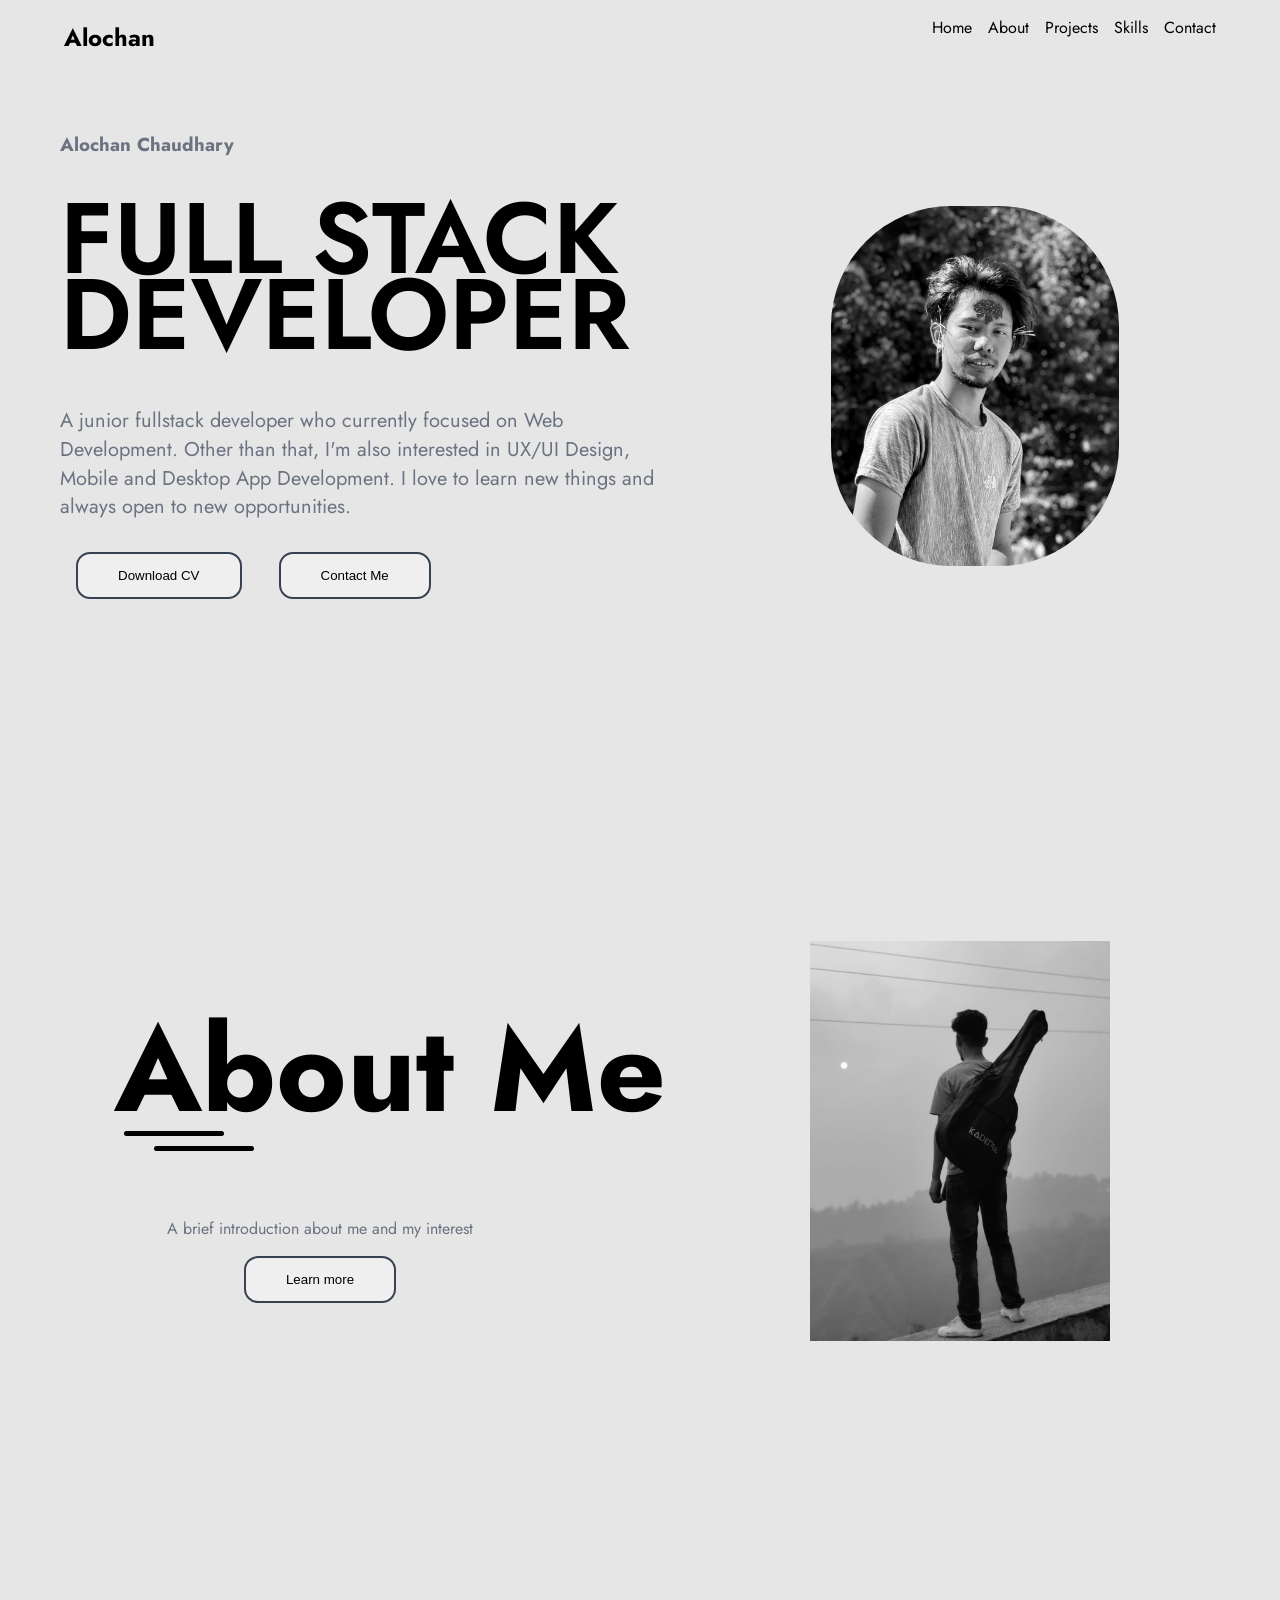
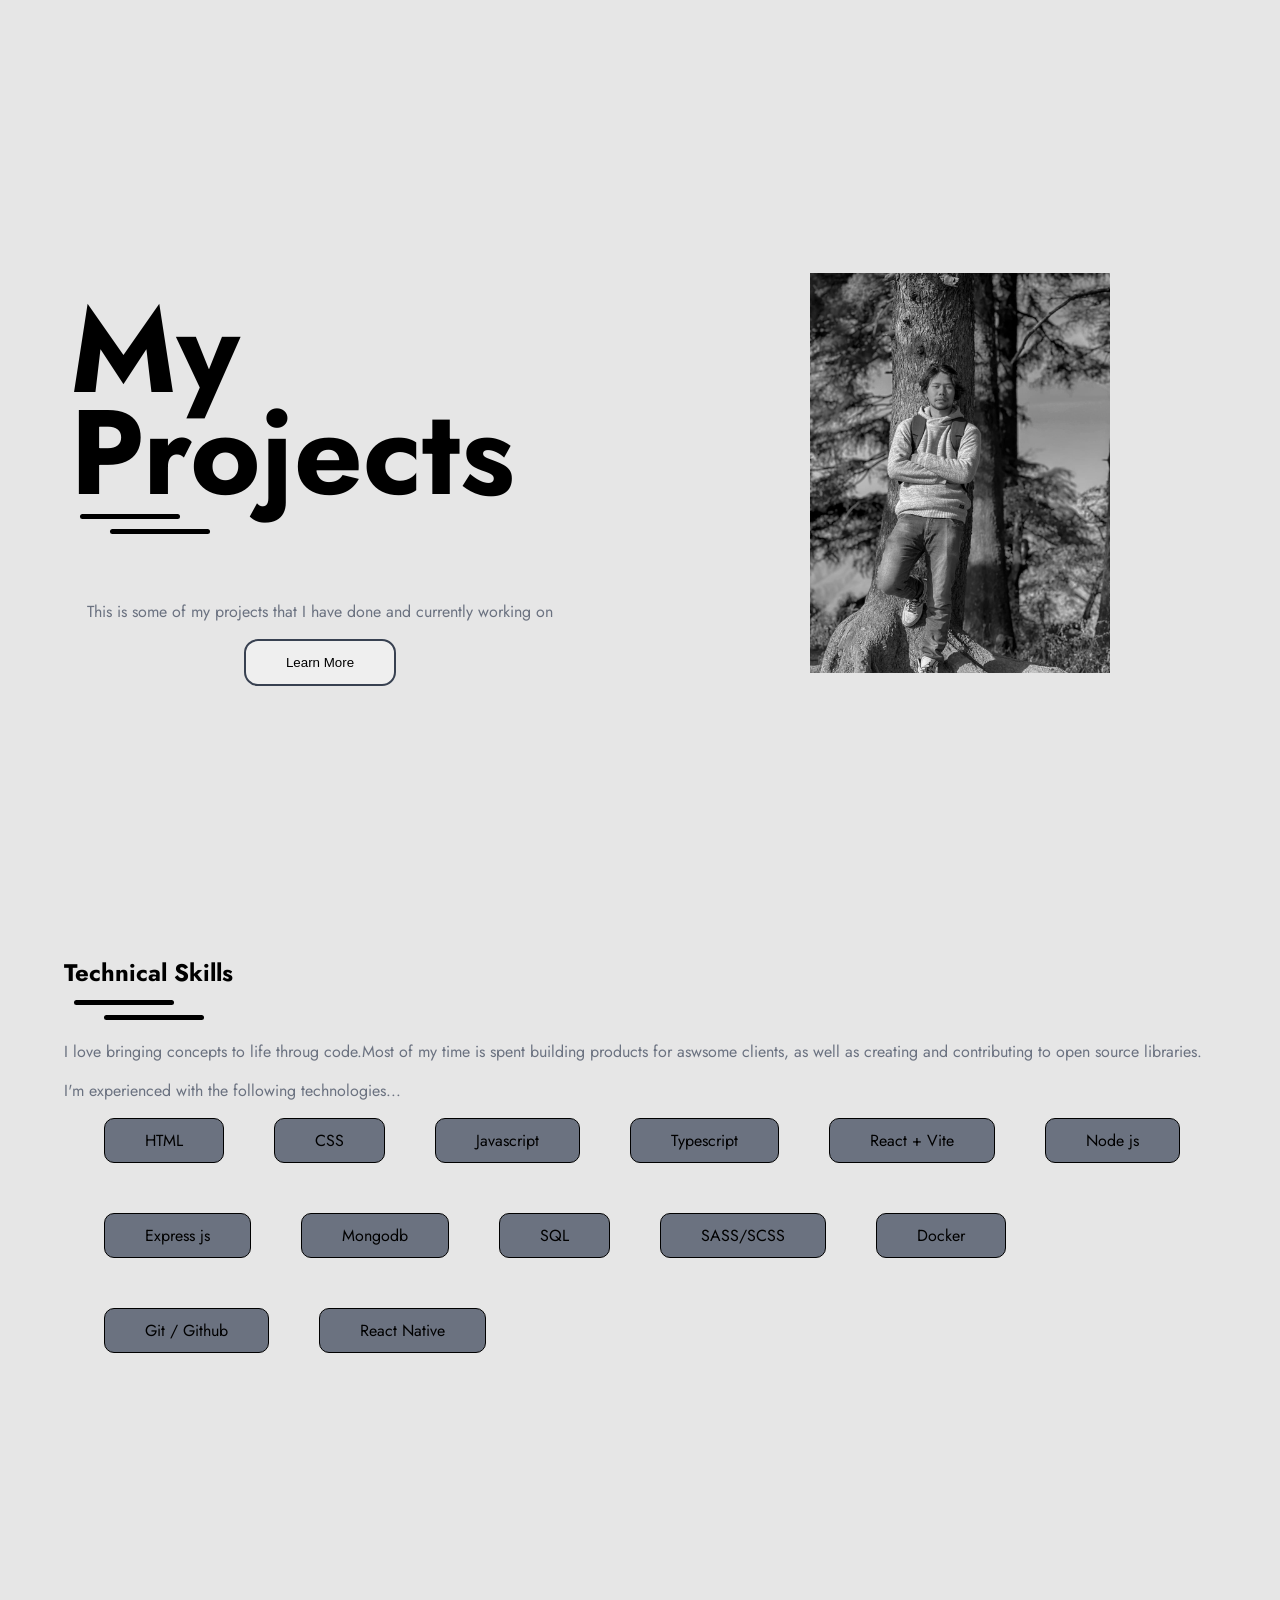
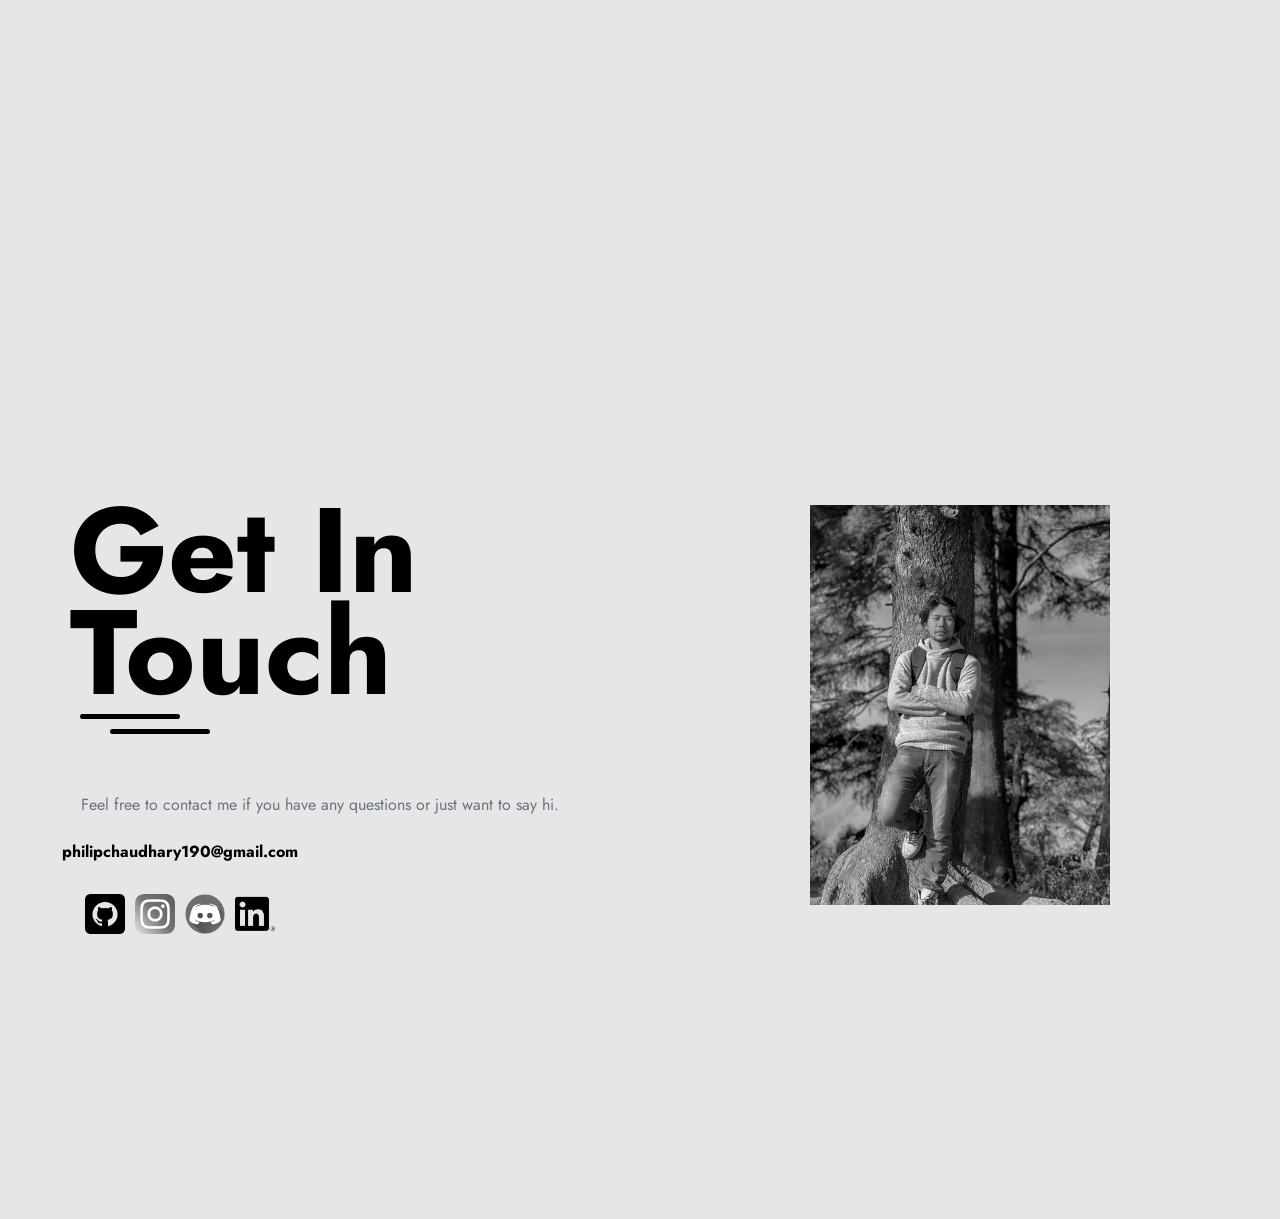
==== index.html @ 62ea7416 "Add robots meta tag for SEO" ====
<!DOCTYPE html>
<html lang="en">
  <head>
    <meta charset="UTF-8" />
    <meta name="viewport" content="width=device-width, initial-scale=1.0" />
    <meta name="google-site-verification" content="IM5jrfCYBzeULNeQ3yUAgTKHtAgQYX0ZD61id_BJx_E" />
    <meta name="description" content="Alochan Chaudhary is a Full Stack Developer from Nepal specializing in JavaScript, React, Node.js, and Flutter. View projects, skills and portfolio.">
    <title>Alochan Chaudhary – Full Stack Developer | Portfolio</title>
    <meta name="robots" content="index, follow">
    <link rel="preconnect" href="https://fonts.googleapis.com" />
    <link rel="preconnect" href="https://fonts.gstatic.com" crossorigin />
    <link
      href="https://fonts.googleapis.com/css2?family=Jost:ital,wght@0,700;1,700&display=swap"
      rel="stylesheet"
    />
    <link
      rel="shortcut icon"
      href="./images//vecteezy_ai-generated-abstract-swirl-alphabet-letter-a-artwork_39660359.png"
      type="image/x-icon"
    />
    <link rel="stylesheet" href="style.css" />
    <script type="application/ld+json">
{
 "@context": "https://schema.org",
 "@type": "Person",
 "name": "Alochan Chaudhary",
 "url": "https://yourdomain.com",
 "jobTitle": "Full Stack Developer",
 "sameAs": [
   "https://github.com/philip0980",
   "https://www.linkedin.com/in/alochan-chaudhary-76483831a/",
   "https://www.instagram.com/alochanchaudhary/"
 ]
}
</script>
  </head>
  <body>
    <div class="container">
      <div class="head">
        <nav id="top-nav">
          <h2><a href="#home">Alochan</a></h2>
          <h2 id="bar">Bar</h2>
          <ul id="list">
            <li class="l"><a href="#home">Home</a></li>
            <li class="l"><a href="#about">About</a></li>
            <li class="l"><a href="#projects">Projects</a></li>
            <li class="l"><a href="#skills">Skills</a></li>
            <li class="l"><a href="#contact">Contact</a></li>
          </ul>
        </nav>
      </div>
      <main>
        <section id="home">
          <div class="overview">
            <h3>Alochan Chaudhary</h3>
            <h1>
              FULL STACK <br />
              DEVELOPER
            </h1>
            <p>
              A junior fullstack developer who currently focused on Web
              Development. Other than that, I'm also interested in UX/UI Design,
              Mobile and Desktop App Development. I love to learn new things and
              always open to new opportunities.
            </p>
            <div class="buttons">
              <button>Download CV</button>
              <a href="#contact"><button>Contact Me</button></a>
            </div>
          </div>
          <div class="image">
            <img
              src="./images/Profilee.jpg"
              alt="Alochan Chaudhary Full Stack Developer"
              height="300px"
              width="240px"
              style="border-radius: 100px; transform: scale(1.2)"
            />
          </div>
        </section>
        <section id="about">
          <div class="left_section">
            <h2>
              About Me <br />
              <span class="underline">
                <div class="underline1"></div>
                <div class="underline2"></div>
              </span>
            </h2>
            <p>A brief introduction about me and my interest</p>
            <button>Learn more</button>
          </div>
          <div class="image_section">
            <img
              src="./images//About.jpg"
              alt="Alochan Chaudhary Full Stack Developer"
              height="400px"
              width="300px"
            />
          </div>
        </section>
        <section id="projects">
          <div class="left_section">
            <h2>
              My Projects <br />
              <span class="underline">
                <div class="underline1"></div>
                <div class="underline2"></div>
              </span>
            </h2>
            <p>
              This is some of my projects that I have done and currently working
              on
            </p>
            <button>Learn More</button>
          </div>
          <div class="image_section">
            <img
              src="./images//Contact.jpg"
              alt="Alochan Chaudhary Full Stack Developer"
              height="400px"
              width="300px"
            />
          </div>
        </section>
        <section id="skills">
          <h2>
            Technical Skills <br />
            <span class="underline">
              <div class="underline1"></div>
              <div class="underline2"></div>
            </span>
          </h2>
          <p>
            I love bringing concepts to life throug code.Most of my time is
            spent building products for aswsome clients, as well as creating and
            contributing to open source libraries.
          </p>
          <p>I'm experienced with the following technologies...</p>
          <ul>
            <li>HTML</li>
            <li>CSS</li>
            <li>Javascript</li>
            <li>Typescript</li>
            <li>React + Vite</li>
            <li>Node js</li>
            <li>Express js</li>
            <li>Mongodb</li>
            <li>SQL</li>
            <li>SASS/SCSS</li>
            <li>Docker</li>
            <li>Git / Github</li>
            <li>React Native</li>
          </ul>
        </section>

        <section id="contact">
          <div class="left_section">
            <h2>
              Get In Touch <br />
              <span class="underline">
                <div class="underline1"></div>
                <div class="underline2"></div>
              </span>
            </h2>
            <p>
              Feel free to contact me if you have any questions or just want to
              say hi.
            </p>
            <h4>philipchaudhary190@gmail.com</h4>
            <div class="sm-links">
              <ul>
                <li>
                  <a href="https://github.com/philip0980"
                    ><img src="./images//github_3291695.png" alt="github"
                  /></a>
                </li>
                <li>
                  <a href="https://www.instagram.com/alochanchaudhary/"
                    ><img src="./images//instagram_2111463.png" alt="instagram"
                  /></a>
                </li>
                <li>
                  <a href="https://discord.com/channels/@me"
                    ><img src="./images//discord_3670157.png" alt="discord"
                  /></a>
                </li>
                <li>
                  <a
                    href="https://www.linkedin.com/in/alochan-chaudhary-76483831a/?trk=opento_sprofile_details"
                    ><img src="./images//linkedin_6422202.png" alt="linkedin"
                  /></a>
                </li>
              </ul>
            </div>
          </div>
          <div class="image_section">
            <img
              src="./images//Contact.jpg"
              alt="Alochan Chaudhary Full Stack Developer"
              height="400px"
              width="300px"
            />
          </div>
        </section>
      </main>
    </div>
    <script src="script.js"></script>
  </body>
</html>
---- style.css ----
:root {
  --grey: rgb(107, 114, 128);
}

html {
  scroll-behavior: smooth;
  padding: 0;
  margin: 0;
  width: 100vw;
}

#bar {
  display: none;
}

body {
  width: 100vw;
  font-family: Arial, sans-serif;
  margin: auto;
  padding: 0;
  background-color: #e6e6e6;
  font-family: "Jost", sans-serif;
}

.left_section h2 {
  position: relative;
  left: 70px;
}

main {
  margin-top: 5rem;
  width: 100vw;
}

.head {
  position: fixed;
  top: 0;
  left: 0;
  width: 100%;
  background-color: transparent;
  z-index: 6;
}

nav {
  z-index: 5;
  background-color: rgb(230, 230, 230, 0.66);
  -webkit-backdrop-filter: blur(5px);
  backdrop-filter: blur(5px);
  width: 90vw;
  margin: auto;
}

#top-nav {
  display: flex;
  justify-content: space-between;
  padding: 0 30px;
}

.head nav ul {
  list-style: none;
  display: flex;
  justify-content: center;
  gap: 1rem;
}

.head nav ul li a {
  color: black;
  text-decoration: none;
}

main {
  padding: 2rem 0;
}

section {
  margin-bottom: 2rem;
}

#home {
  display: flex;
  justify-content: center;
  align-items: center;
  scroll-margin: 600px;
}

.overview h1 {
  font-family: "Jost", sans-serif;
  font-size: 76.5px;
  font-weight: 600;
  line-height: 76.5px;
  position: relative;
  bottom: 40px;
}

.overview,
.image {
  width: 50vw;
}

.overview {
  padding-left: 60px;
}

.overview p {
  font-size: 17px;
  font-weight: 400;
  line-height: 28.9px;
  position: relative;
  bottom: 70px;
}

.image {
  display: flex;
  align-items: center;
  justify-content: center;
}

main section h3 {
  color: var(--grey);
}

p {
  color: var(--grey);
}

button {
  padding: 14px 40px;
  border-radius: 14px;
  margin: 0 16px;
  border: 2px solid rgb(56, 65, 81);
}

button:hover {
  background-color: rgb(56, 65, 81);
}

.buttons {
  position: relative;
  bottom: 60px;
}

#about,
#projects,
#contact {
  height: 100vh;
  width: 100vw;
  display: flex;
  justify-content: center;
  align-items: center;
}

.left_section,
.image_section {
  width: 50vw;
  display: flex;
  flex-direction: column;
  align-items: center;
  justify-content: center;
}

.left_section h1,
.left_section h2 {
  font-size: 102px;
  font-weight: 700;
  line-height: 102px;
}

.underline1,
.underline2 {
  height: 5px;
  width: 100px;
  border-radius: 10px;
  background-color: black;
  margin: 10px;
}

.underline2 {
  position: relative;
  left: 30px;
}

.left_section p,
.left_section button,
.left_section h4,
.sm-links {
  position: relative;
  bottom: 60px;
}

.sm-links ul {
  display: flex;
  gap: 10px;
  list-style-type: none;
}

.left_section h4 {
  position: relative;
  right: 140px;
}

.sm-links {
  position: relative;
  right: 160px;
}

#contact .left_section {
  line-height: 10px;
}

img {
  -webkit-filter: grayscale(100%);
  filter: grayscale(100%);
  transition: ease-in-out 0.2s;
}
img:hover {
  -webkit-filter: grayscale(0%);
  filter: grayscale(0%);
  transition: ease-in-out 0.2s;
}

#skills {
  width: 90vw;
  margin: auto;
  height: 100vh;
  scroll-margin: 100px;
}
#skills h1 {
  font-size: 102px;
  font-weight: 700;
  line-height: 102px;
}

#skills ul {
  display: flex;
  flex-wrap: wrap;
  gap: 50px;
  list-style-type: none;
}

#skills ul li {
  border: 1px solid black;
  padding: 10px 40px;
  border-radius: 10px;
  background-color: var(--grey);
}

header ul {
  display: flex;
  align-items: center;
  justify-content: center;
  cursor: pointer;
}

nav h2 a,
.buttons button a {
  text-decoration: none;
  color: black;
}

.sm-links ul li a img {
  height: 40px;
  width: 40px;
}

/* For large screens */
@media (min-width: 1200px) {
  .overview h1 {
    font-size: 100px;
  }
  .overview p {
    font-size: 20px;
  }
  .left_section h1,
  .left_section h2 {
    font-size: 120px;
  }
  #skills h1 {
    font-size: 120px;
  }
}

/* For tablets */
@media (max-width: 1024px) {
  nav {
    width: 100vw;
    display: flex;
    flex-direction: row;
    justify-content: space-between;
  }
  .overview,
  .image {
    width: 100vw;
    padding-left: 0;
    text-align: center;
  }
  .overview h1 {
    font-size: 50px;
  }
  .overview p {
    font-size: 15px;
  }
  .left_section,
  .image_section {
    width: 100vw;
  }
  .left_section h1,
  .left_section h2 {
    font-size: 80px;
  }
  #skills h1 {
    font-size: 80px;
  }

  p {
    position: relative;
    left: 20px;
  }

  #contact {
    margin-top: 180px;
  }

  .buttons {
    display: flex;
  }

  nav h2 {
    padding-left: 30px;
  }

  /* nav ul {
    display: flex;
    align-items: center;
    justify-content: center;
    flex-direction: column;
  } */

  /* nav ul li a {
    font-size: 26px;
    margin: 10px 0;
  }
  nav ul li {
    display: none;
    margin: 10px 0;
  } */

  /* 
  #bar {
    display: none;
  } */
}

/* For mobile devices */
@media (max-width: 768px) {
  nav {
    width: 100vw;
    display: flex;
    flex-direction: row;
  }
  #top-nav {
    padding: 0;
  }
  #bar {
    padding-right: 40px;
    display: block;
  }
  nav ul {
    height: 100vh;
    width: 100vw;
    display: flex;
    flex-direction: column;
    align-content: center;
  }

  nav ul li a {
    font-size: 26px;
    margin: 10px 0;
  }

  .head nav ul {
    flex-direction: column;
    gap: 0.5rem;
    margin: 10px 0;
    display: none;
  }
  .overview,
  .image {
    width: 100vw;
    padding-left: 0;
    text-align: center;
  }
  .overview h1 {
    font-size: 40px;
  }
  .overview p {
    font-size: 14px;
  }
  .left_section,
  .image_section {
    width: 100vw;
  }
  .left_section h1,
  .left_section h2 {
    font-size: 60px;
  }
  #skills h1 {
    font-size: 60px;
  }
  .left_section h4,
  .sm-links {
    position: static;
    right: 0;
    bottom: 0;
  }
}

/* For mobile devices with 320px width */
@media (max-width: 320px) {
  body {
    font-size: 12px;
  }

  nav {
    width: 100vw;
    flex-direction: row;
  }

  #bar {
    padding-right: 20px;
    font-size: 14px;
  }

  nav ul {
    height: 100vh;
    width: 100vw;
    flex-direction: column;
    align-content: center;
    padding: 0;
  }

  nav ul li a {
    font-size: 20px;
    margin: 5px 0;
  }

  .head nav ul {
    flex-direction: column;
    gap: 0.25rem;
    margin: 5px 0;
    display: none;
  }

  .container {
    width: 90vw;
    margin: auto;
  }

  #home {
    flex-direction: column;
  }
  #contact,
  #about,
  #projects,
  #contact {
    flex-direction: column;
    margin-top: 200px;
  }

  .overview p {
    margin-right: 20px;
  }

  #skills,
  #contact {
    margin-top: 10rem;
  }

  #skills ul {
    padding: 0;
    margin: 20px 0;
    gap: 3px;
  }

  #contact {
    margin-top: 100rem;
  }

  .overview,
  .image {
    width: 100vw;
    padding-left: 0;
    text-align: center;
  }

  .overview h1 {
    font-size: 30px;
  }

  .overview p {
    font-size: 12px;
  }

  .left_section,
  .image_section {
    width: 100vw;
  }

  .left_section h1,
  .left_section h2 {
    font-size: 40px;
  }

  .left_section p,
  .left_section button,
  .left_section h4,
  .sm-links {
    bottom: 30px;
  }

  #skills h1 {
    font-size: 40px;
  }

  .left_section h4,
  .sm-links {
    position: static;
    right: 0;
    bottom: 0;
  }

  p {
    position: relative;
    left: 10px;
    font-size: 10px;
  }

  #contact {
    margin-top: 90px;
  }

  .buttons {
    display: flex;
    justify-content: center;
    margin: 10px 0;
  }

  nav h2 {
    padding-left: 10px;
    font-size: 18px;
  }
}
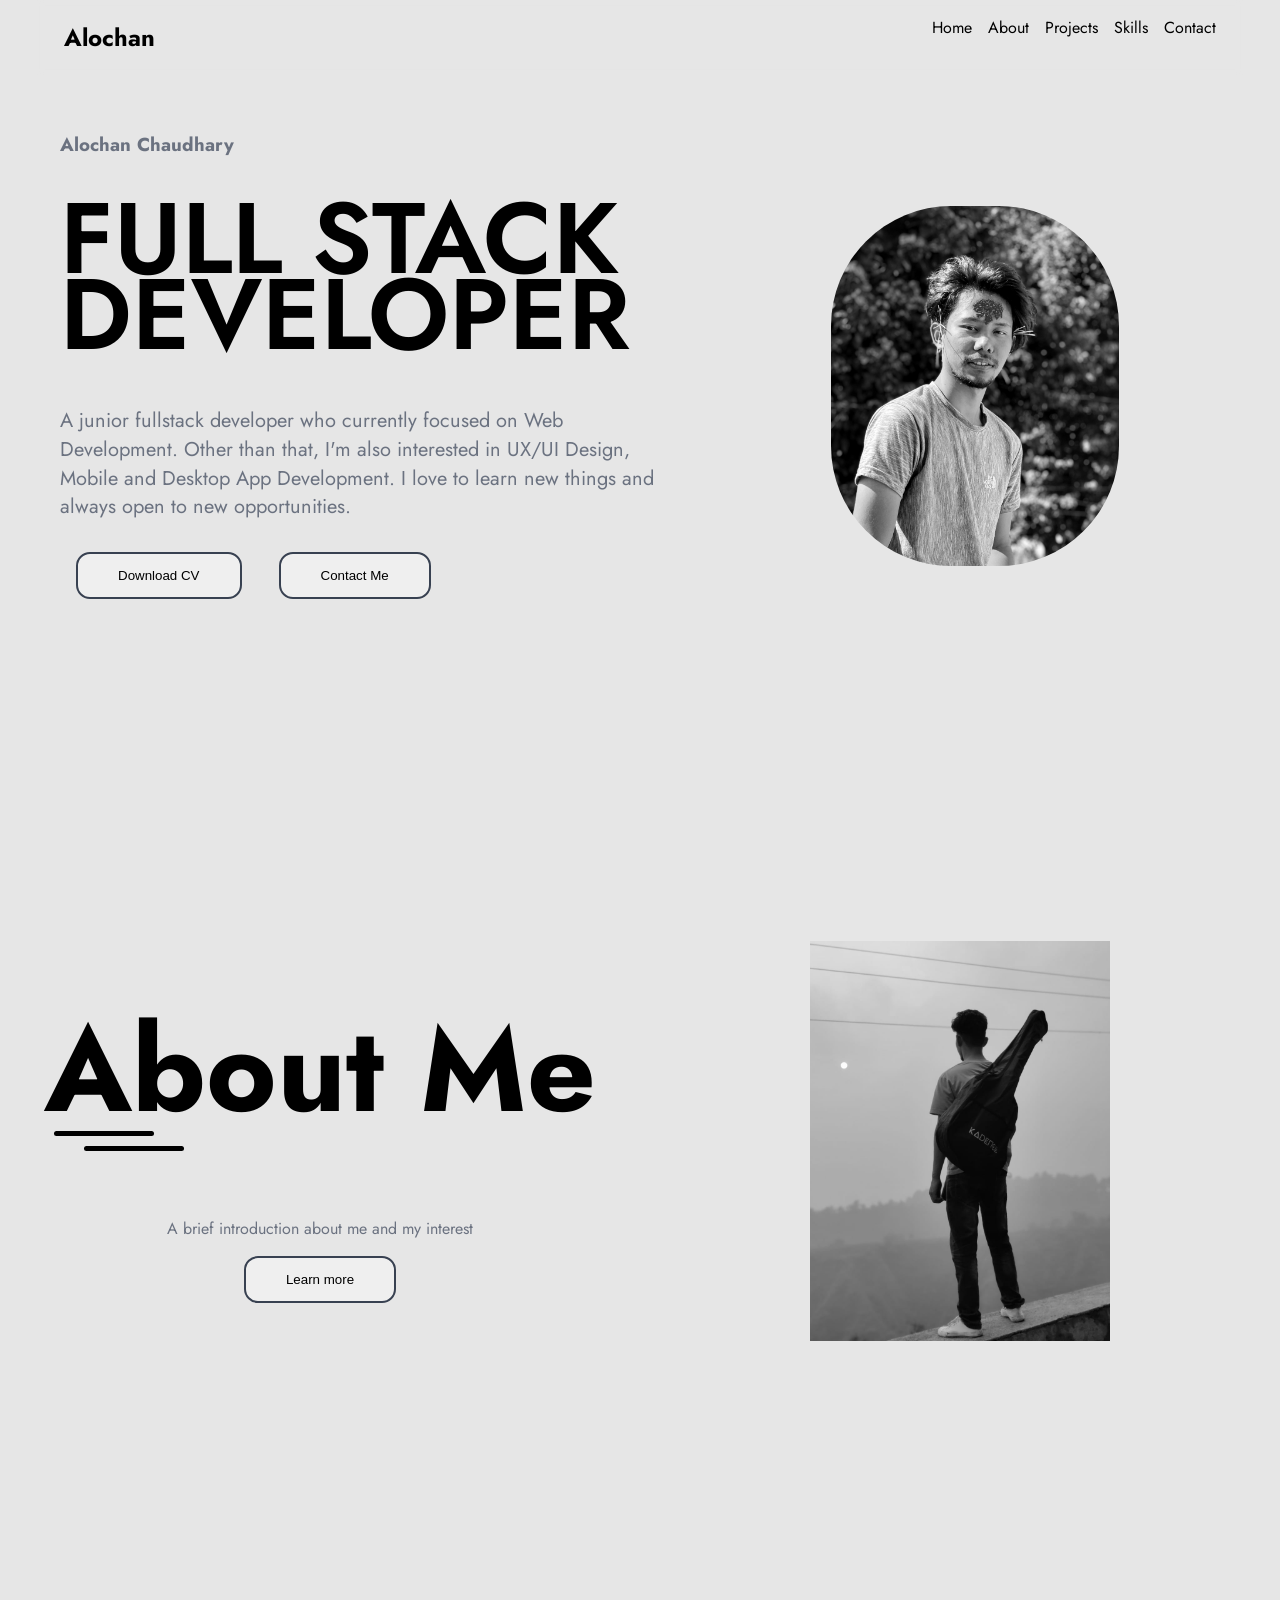
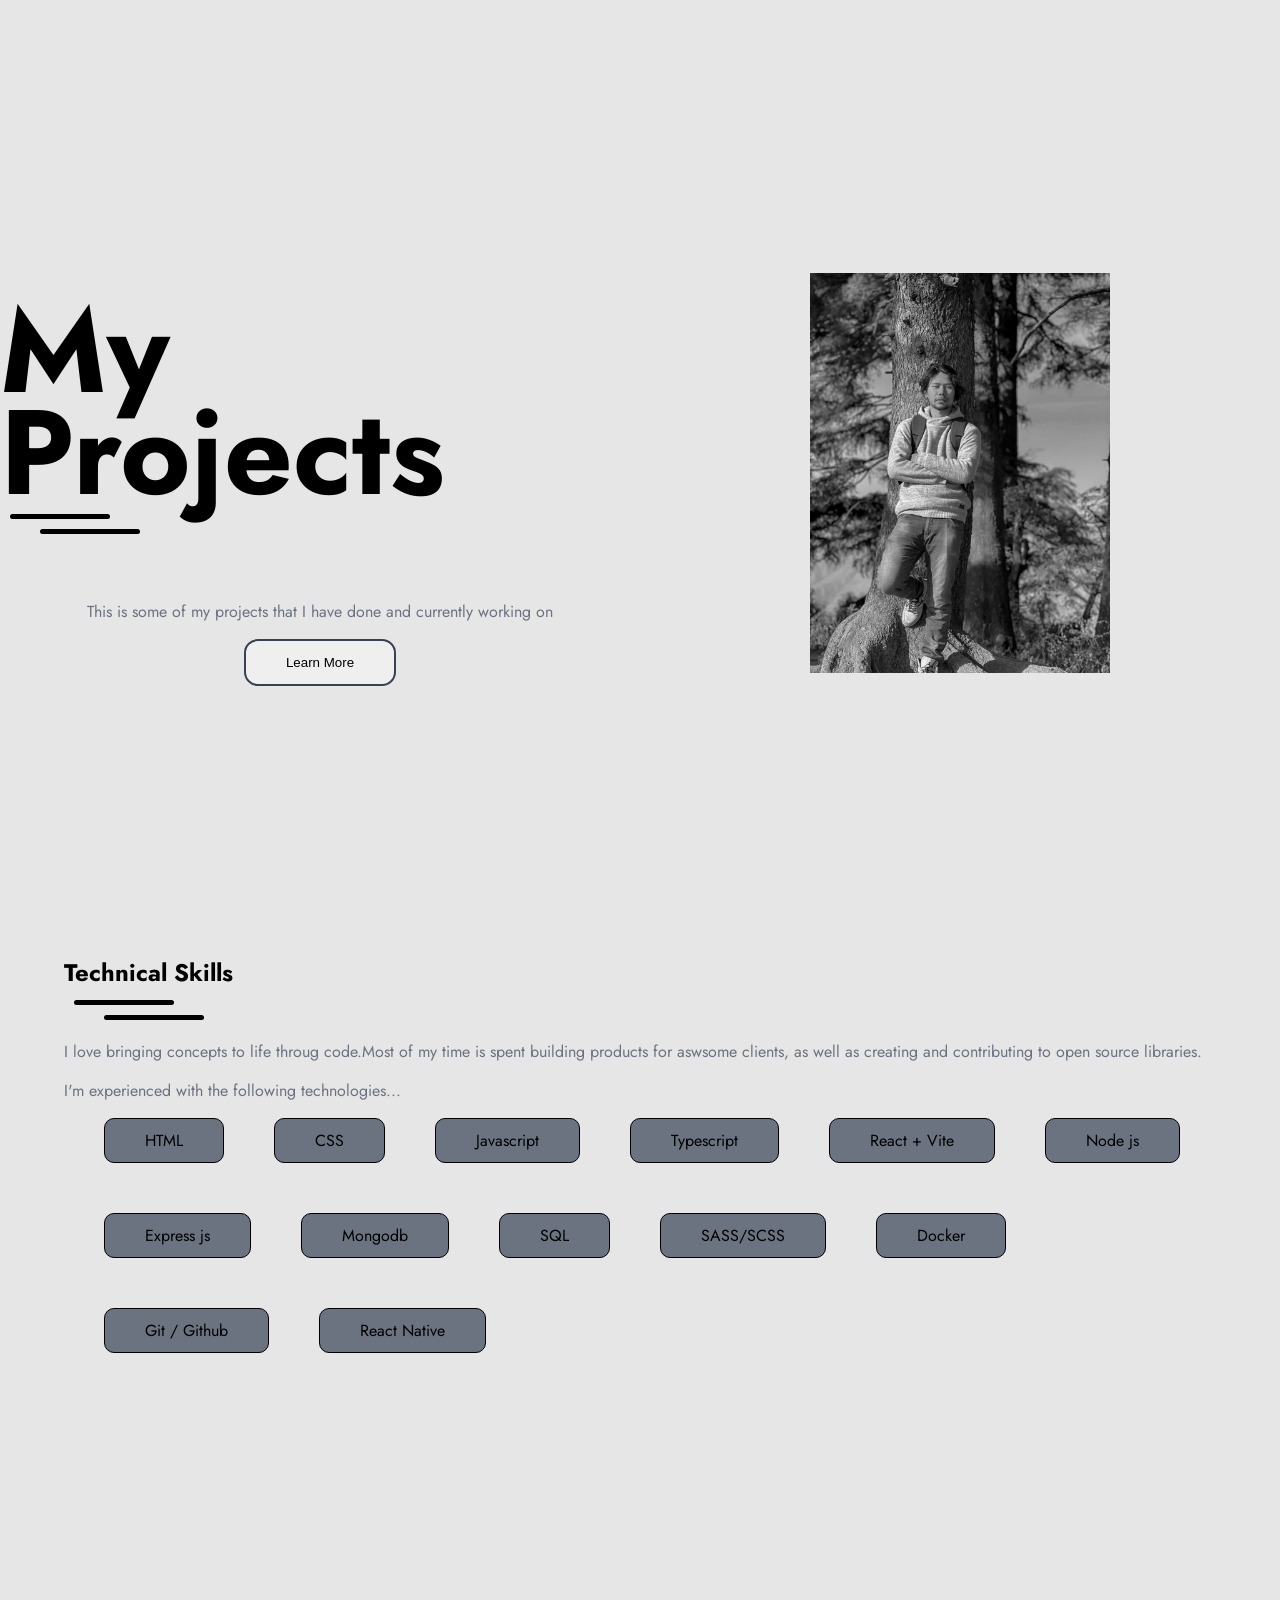
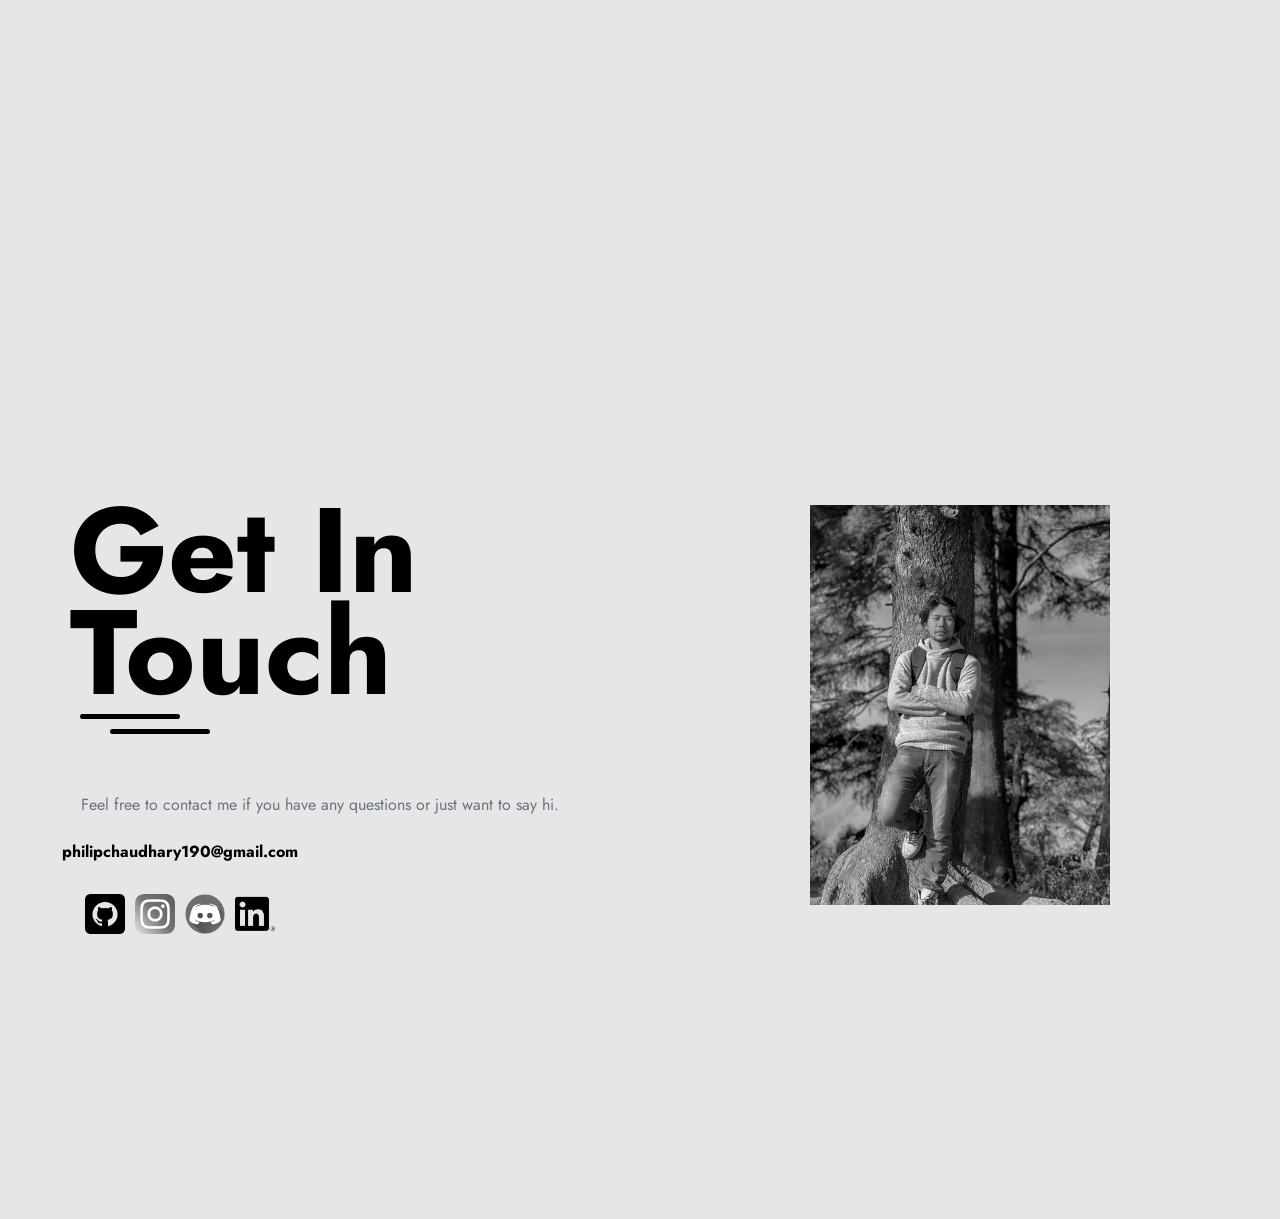
==== commit 2329f2d9: "Update index.html" ====
--- a/index.html
+++ b/index.html
@@ -24,8 +24,12 @@
  "@context": "https://schema.org",
  "@type": "Person",
  "name": "Alochan Chaudhary",
- "url": "https://yourdomain.com",
+ "url": "https://alochanchaudhary.netlify.app",
  "jobTitle": "Full Stack Developer",
+        "worksFor": {
+    "@type": "Organization",
+    "name": "Self-employed"
+  },
  "sameAs": [
    "https://github.com/philip0980",
    "https://www.linkedin.com/in/alochan-chaudhary-76483831a/",
@@ -80,13 +84,13 @@
         </section>
         <section id="about">
           <div class="left_section">
-            <h2>
+            <h1>
               About Me <br />
               <span class="underline">
                 <div class="underline1"></div>
                 <div class="underline2"></div>
               </span>
-            </h2>
+            </h1>
             <p>A brief introduction about me and my interest</p>
             <button>Learn more</button>
           </div>
@@ -101,13 +105,13 @@
         </section>
         <section id="projects">
           <div class="left_section">
-            <h2>
+            <h1>
               My Projects <br />
               <span class="underline">
                 <div class="underline1"></div>
                 <div class="underline2"></div>
               </span>
-            </h2>
+            </h1>
             <p>
               This is some of my projects that I have done and currently working
               on
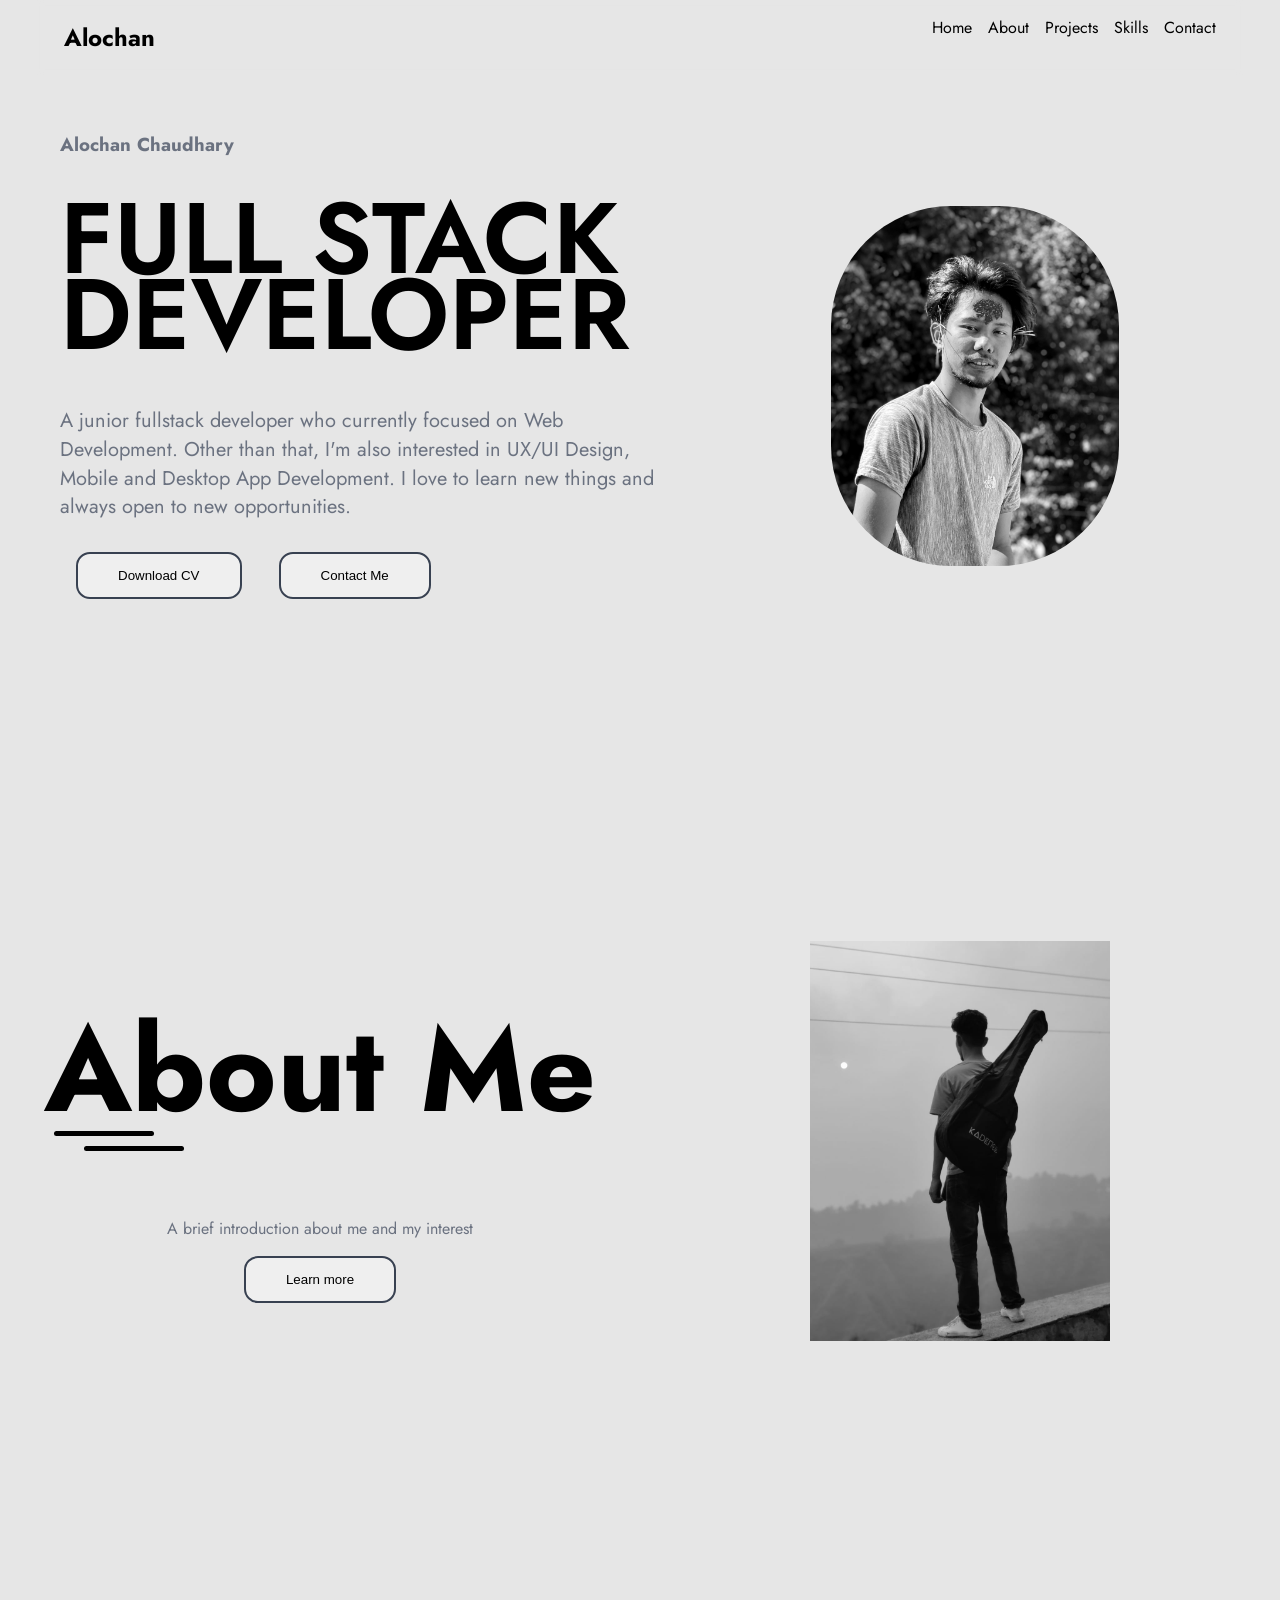
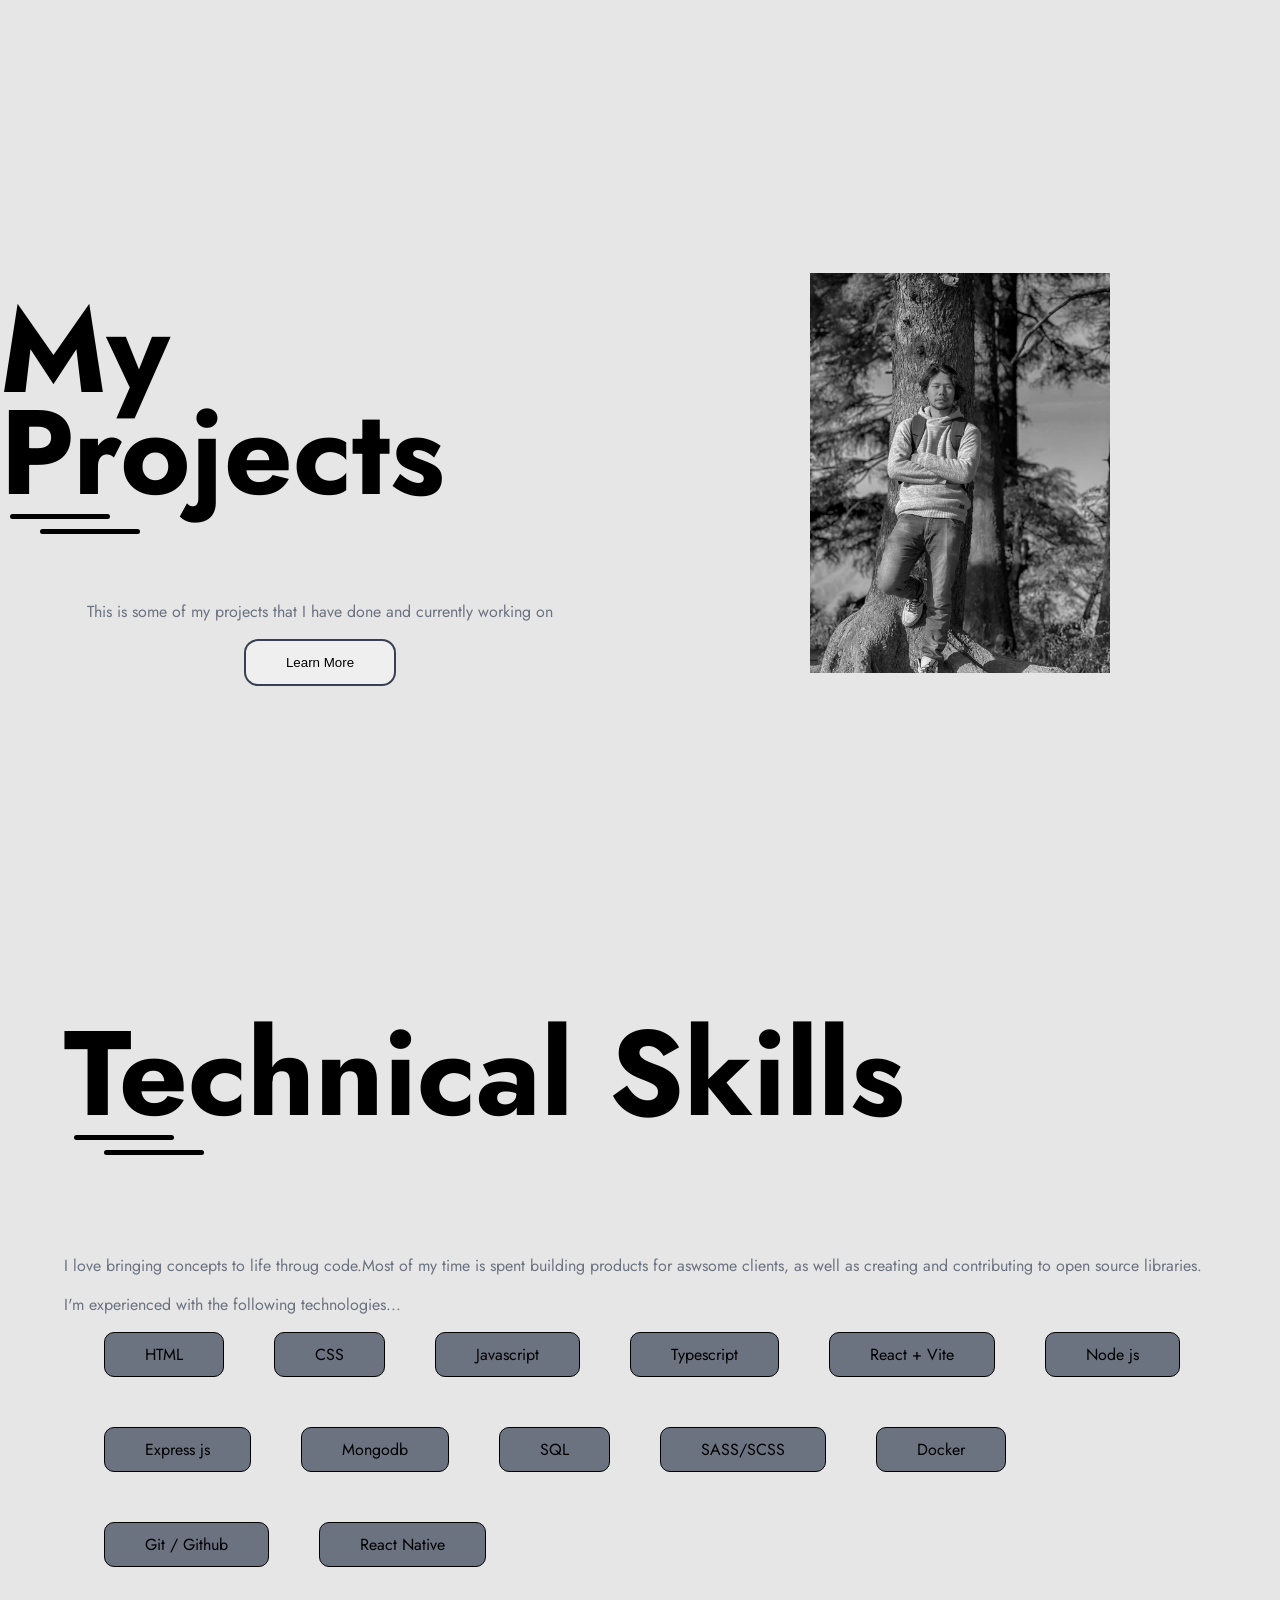
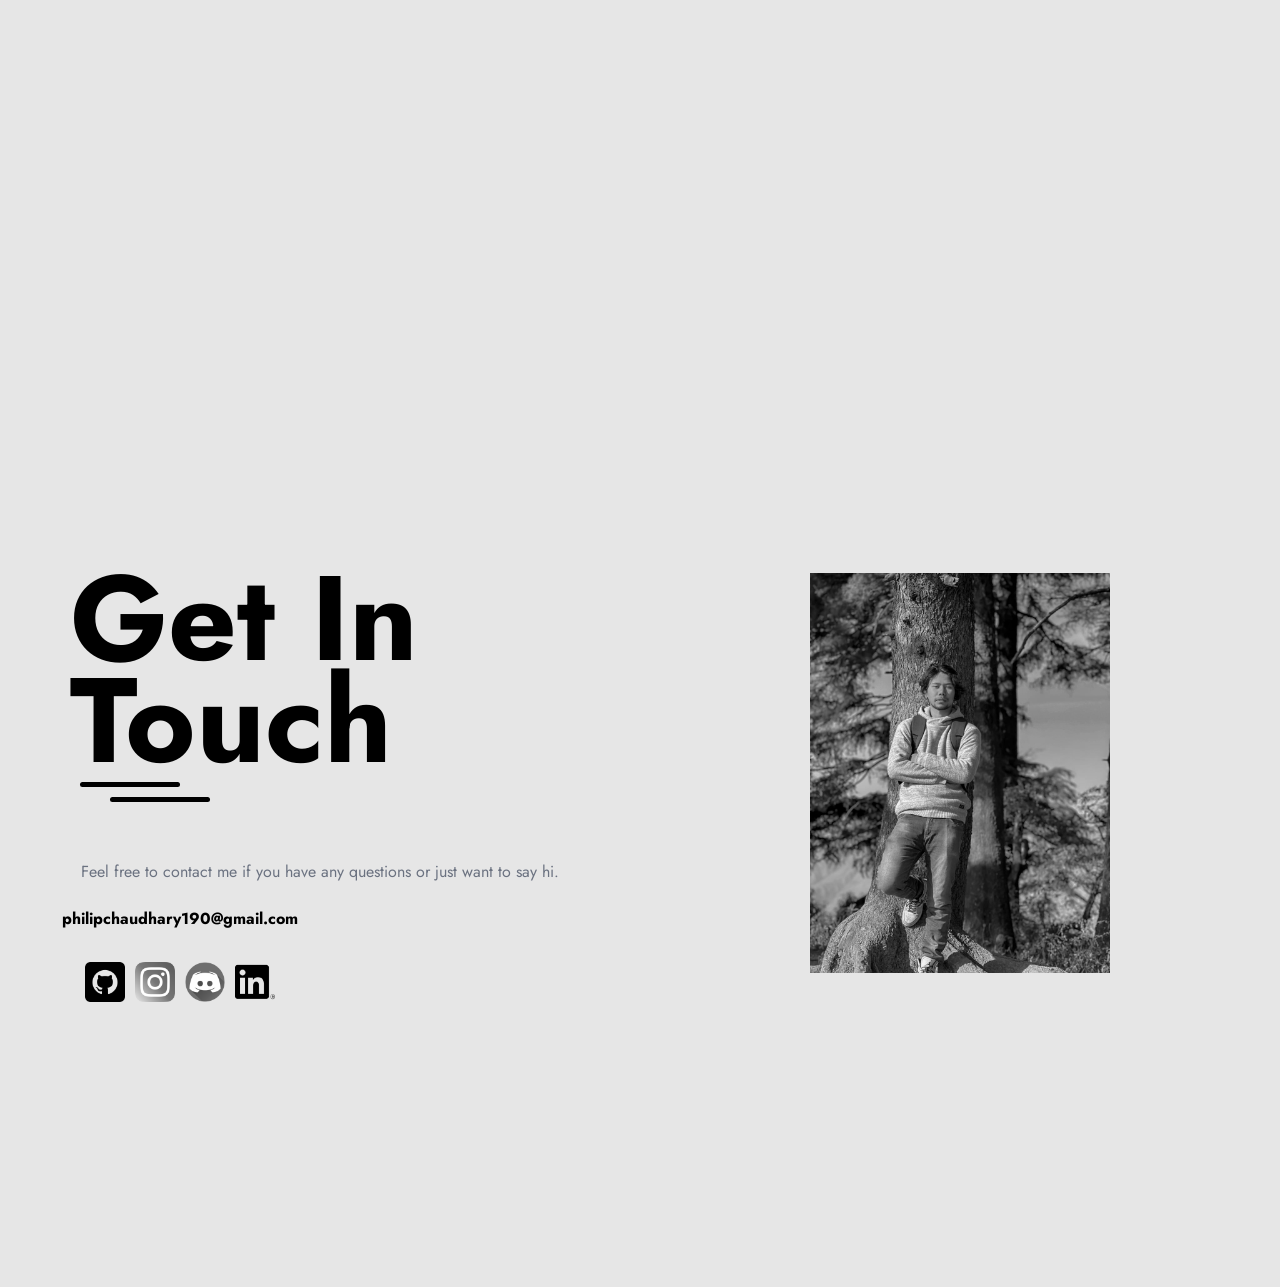
==== commit 6b7c1806: "Update index.html" ====
--- a/index.html
+++ b/index.html
@@ -128,13 +128,13 @@
           </div>
         </section>
         <section id="skills">
-          <h2>
+          <h1>
             Technical Skills <br />
             <span class="underline">
               <div class="underline1"></div>
               <div class="underline2"></div>
             </span>
-          </h2>
+          </h1>
           <p>
             I love bringing concepts to life throug code.Most of my time is
             spent building products for aswsome clients, as well as creating and
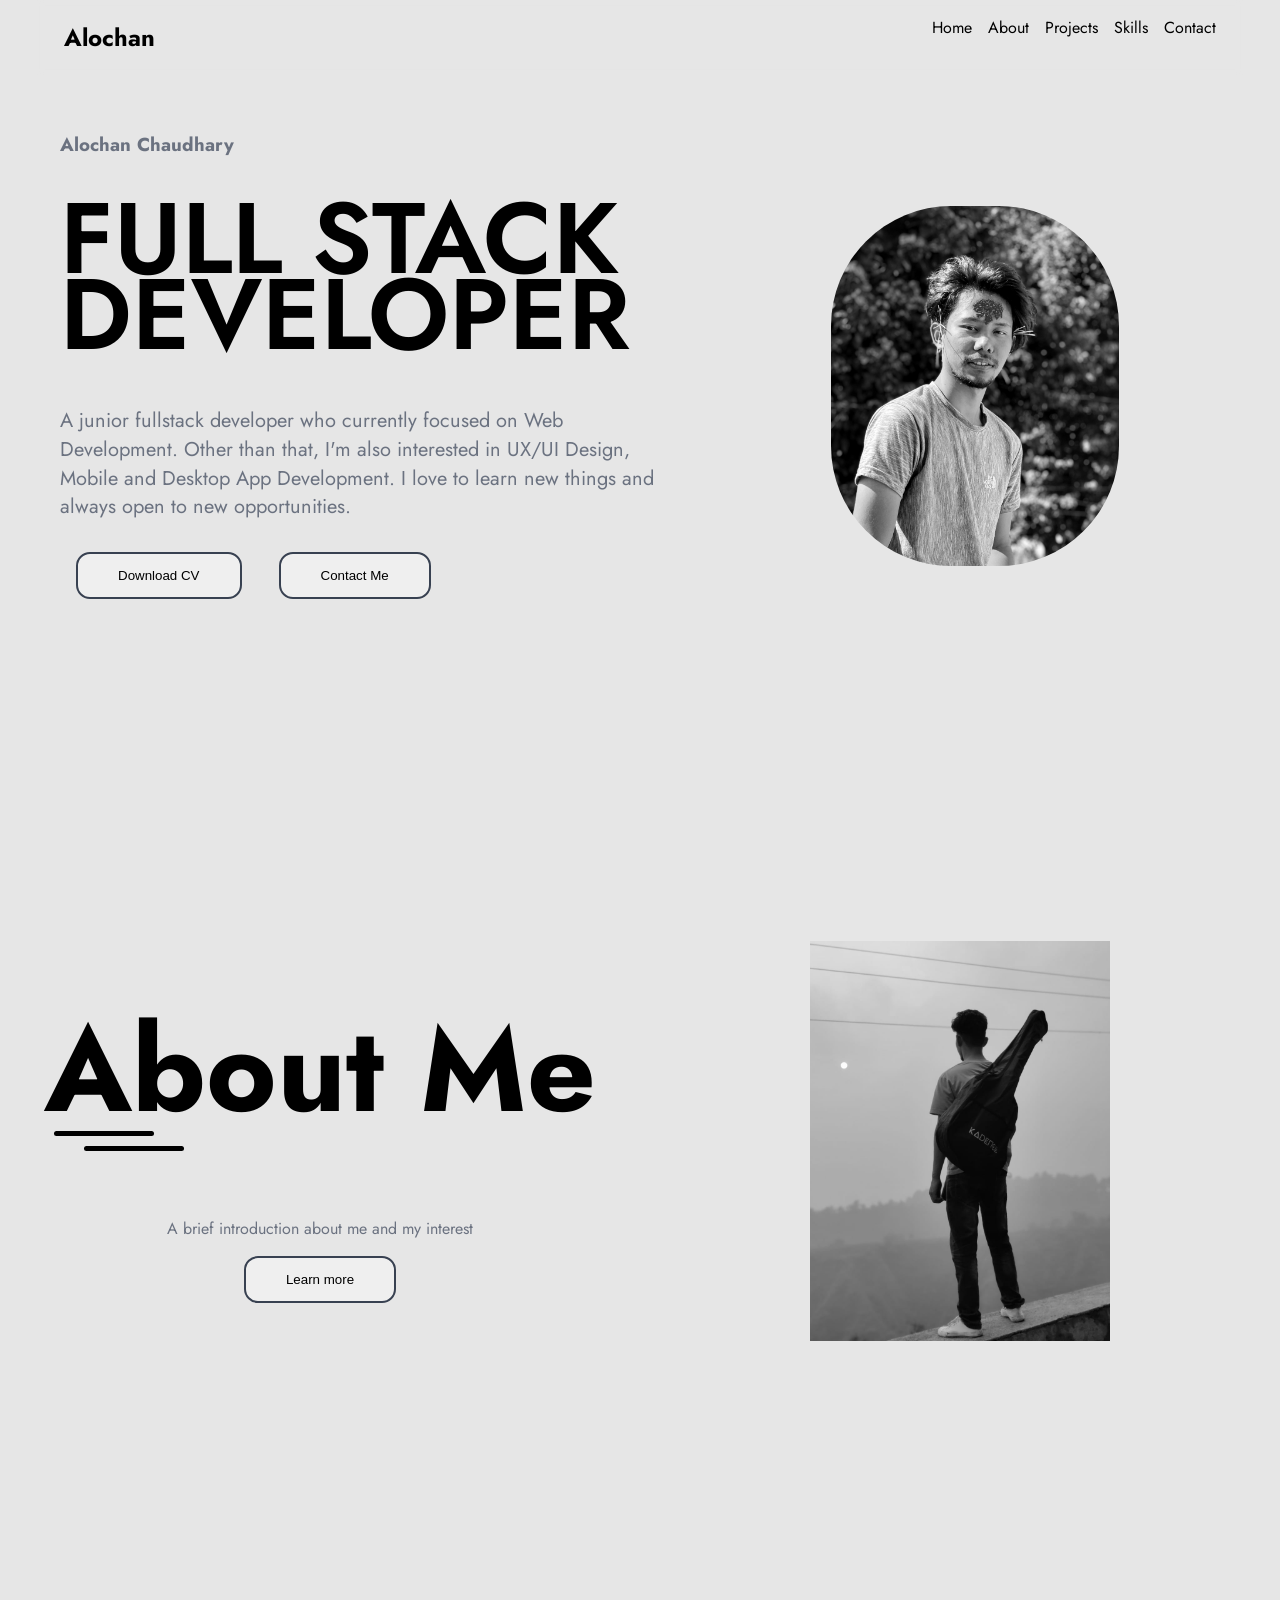
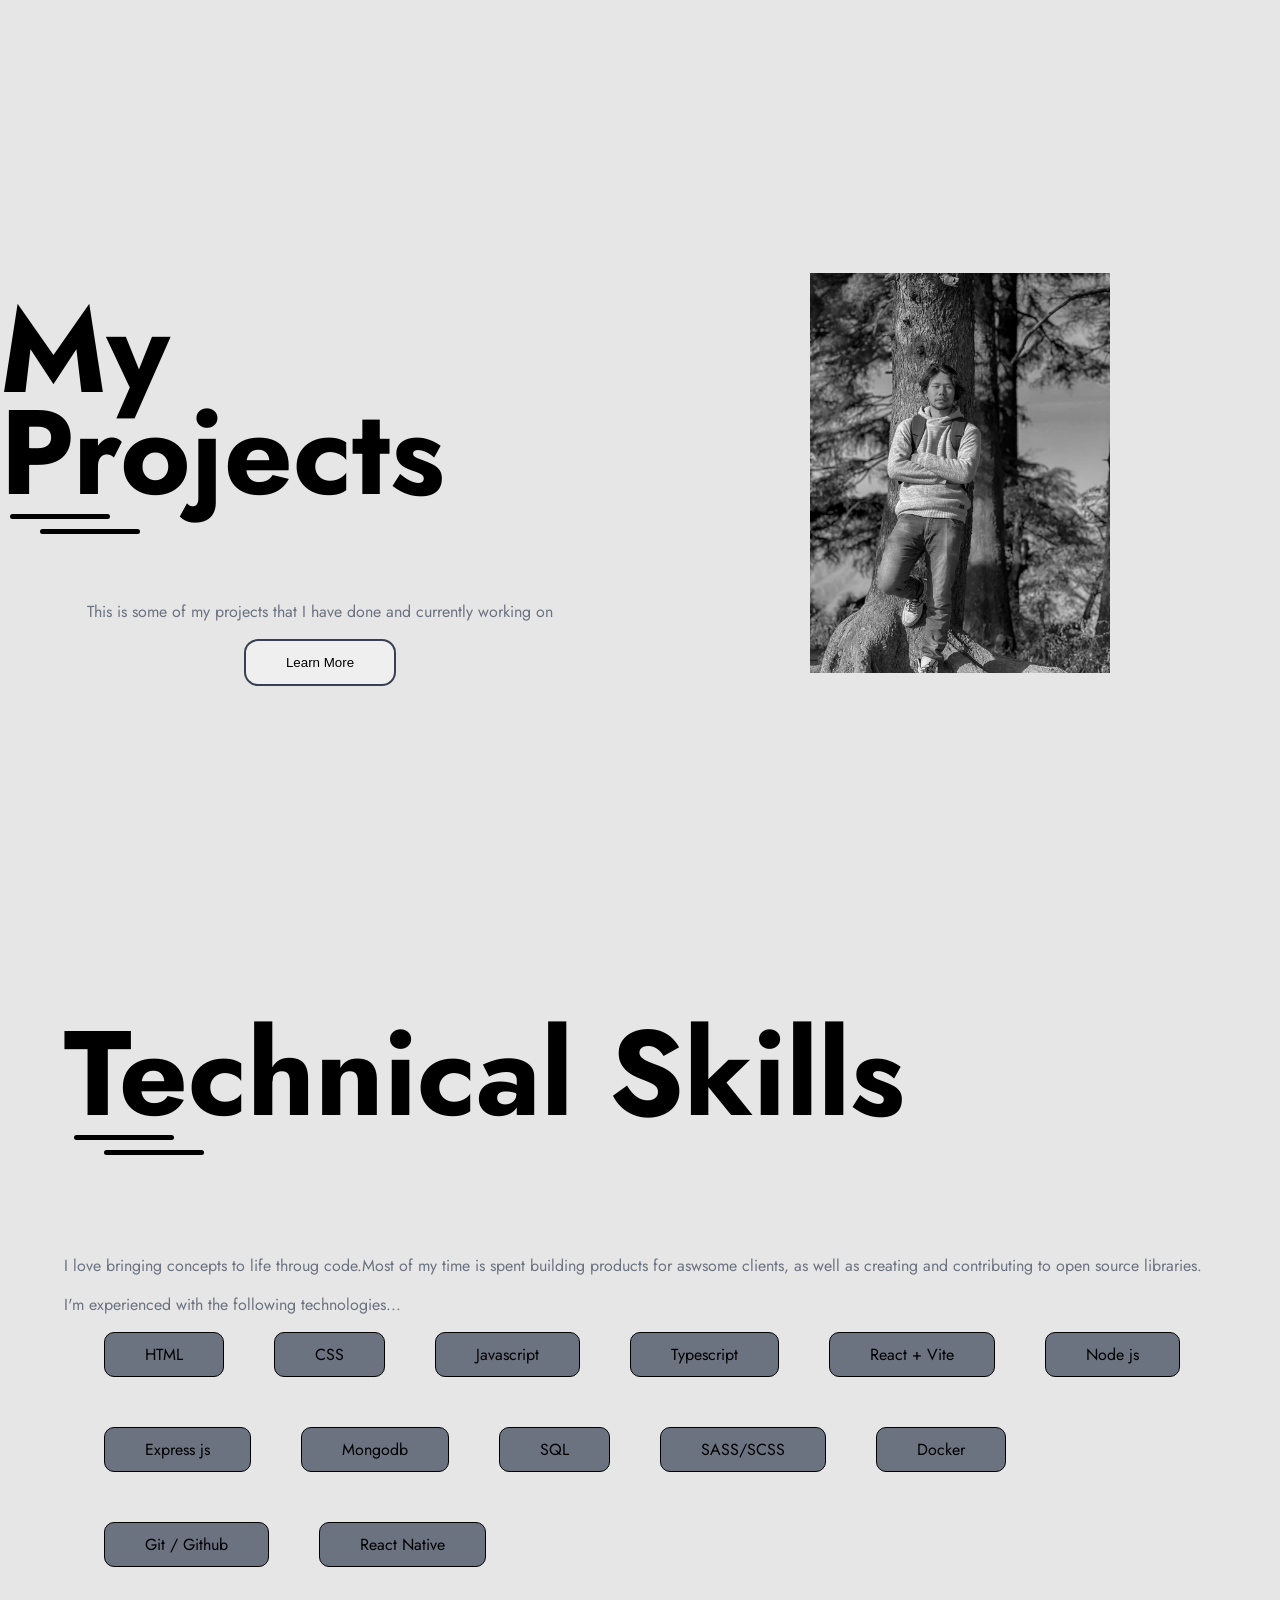
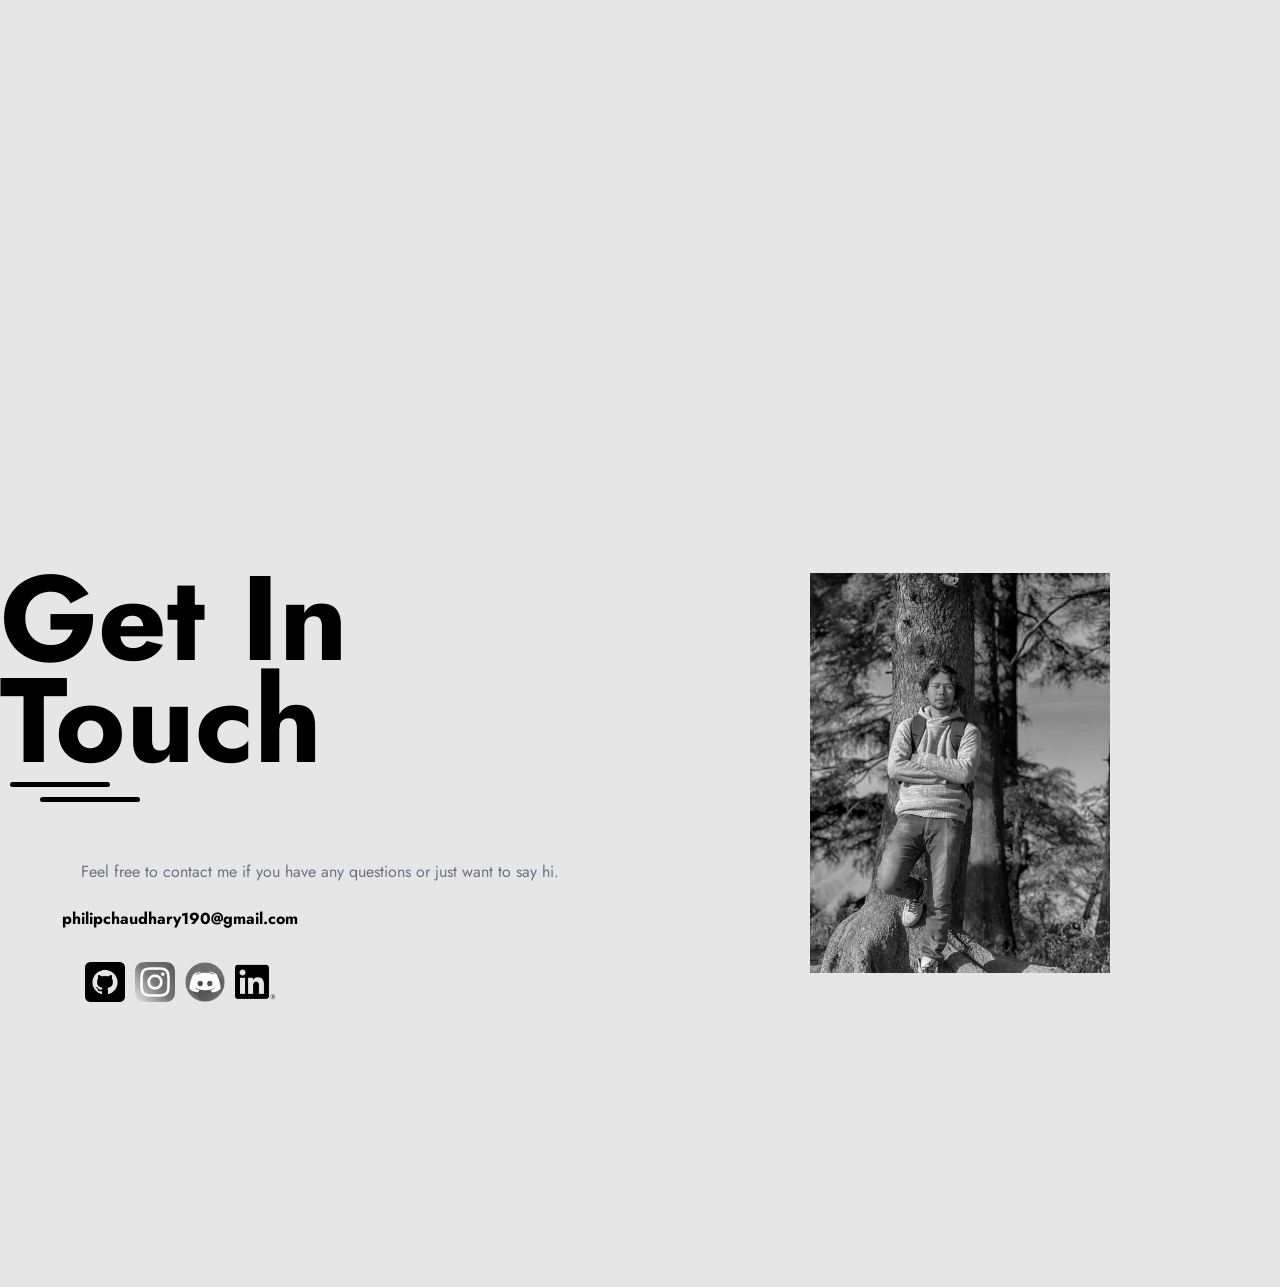
==== commit 36cf77ff: "some css changes" ====
--- a/index.html
+++ b/index.html
@@ -1,12 +1,18 @@
-<!DOCTYPE html>
+<!doctype html>
 <html lang="en">
   <head>
     <meta charset="UTF-8" />
     <meta name="viewport" content="width=device-width, initial-scale=1.0" />
-    <meta name="google-site-verification" content="IM5jrfCYBzeULNeQ3yUAgTKHtAgQYX0ZD61id_BJx_E" />
-    <meta name="description" content="Alochan Chaudhary is a Full Stack Developer from Nepal specializing in JavaScript, React, Node.js, and Flutter. View projects, skills and portfolio.">
+    <meta
+      name="google-site-verification"
+      content="IM5jrfCYBzeULNeQ3yUAgTKHtAgQYX0ZD61id_BJx_E"
+    />
+    <meta
+      name="description"
+      content="Alochan Chaudhary is a Full Stack Developer from Nepal specializing in JavaScript, React, Node.js, and Flutter. View projects, skills and portfolio."
+    />
     <title>Alochan Chaudhary – Full Stack Developer | Portfolio</title>
-    <meta name="robots" content="index, follow">
+    <meta name="robots" content="index, follow" />
     <link rel="preconnect" href="https://fonts.googleapis.com" />
     <link rel="preconnect" href="https://fonts.gstatic.com" crossorigin />
     <link
@@ -20,30 +26,31 @@
     />
     <link rel="stylesheet" href="style.css" />
     <script type="application/ld+json">
-{
- "@context": "https://schema.org",
- "@type": "Person",
- "name": "Alochan Chaudhary",
- "url": "https://alochanchaudhary.netlify.app",
- "jobTitle": "Full Stack Developer",
+      {
+        "@context": "https://schema.org",
+        "@type": "Person",
+        "name": "Alochan Chaudhary",
+        "url": "https://alochanchaudhary.netlify.app",
+        "jobTitle": "Full Stack Developer",
         "worksFor": {
-    "@type": "Organization",
-    "name": "Self-employed"
-  },
- "sameAs": [
-   "https://github.com/philip0980",
-   "https://www.linkedin.com/in/alochan-chaudhary-76483831a/",
-   "https://www.instagram.com/alochanchaudhary/"
- ]
-}
-</script>
+          "@type": "Organization",
+          "name": "Self-employed"
+        },
+        "sameAs": [
+          "https://github.com/philip0980",
+          "https://www.linkedin.com/in/alochan-chaudhary-76483831a/",
+          "https://www.instagram.com/alochanchaudhary/"
+        ]
+      }
+    </script>
   </head>
   <body>
     <div class="container">
       <div class="head">
         <nav id="top-nav">
           <h2><a href="#home">Alochan</a></h2>
-          <h2 id="bar">Bar</h2>
+          <!-- <h2 id="bar">Bar</h2> -->
+          <img id="bar" src="./images/menu.png" alt="bar" height="30px" />
           <ul id="list">
             <li class="l"><a href="#home">Home</a></li>
             <li class="l"><a href="#about">About</a></li>
--- a/style.css
+++ b/style.css
@@ -6,7 +6,7 @@
   scroll-behavior: smooth;
   padding: 0;
   margin: 0;
-  width: 100vw;
+  width: 100%;
 }
 
 #bar {
@@ -14,7 +14,7 @@
 }
 
 body {
-  width: 100vw;
+  width: 100%;
   font-family: Arial, sans-serif;
   margin: auto;
   padding: 0;
@@ -25,11 +25,13 @@
 .left_section h2 {
   position: relative;
   left: 70px;
+  /* margin-left: 90px; */
+  position: static;
 }
 
 main {
   margin-top: 5rem;
-  width: 100vw;
+  width: 100%;
 }
 
 .head {
@@ -90,6 +92,8 @@
   line-height: 76.5px;
   position: relative;
   bottom: 40px;
+  /* margin-bottom: 80px; */
+  /* position: static; */
 }
 
 .overview,
@@ -107,6 +111,7 @@
   line-height: 28.9px;
   position: relative;
   bottom: 70px;
+  /* margin-bottom: 70px; */
 }
 
 .image {
@@ -137,13 +142,14 @@
 .buttons {
   position: relative;
   bottom: 60px;
+  /* margin-bottom: 60px; */
 }
 
 #about,
 #projects,
 #contact {
   height: 100vh;
-  width: 100vw;
+  width: 100%;
   display: flex;
   justify-content: center;
   align-items: center;
@@ -185,6 +191,7 @@
 .sm-links {
   position: relative;
   bottom: 60px;
+  /* margin-bottom: 60px; */
 }
 
 .sm-links ul {
@@ -196,11 +203,13 @@
 .left_section h4 {
   position: relative;
   right: 140px;
+  /* margin-right: 140px; */
 }
 
 .sm-links {
   position: relative;
   right: 160px;
+  /* margin-right: 160px; */
 }
 
 #contact .left_section {
@@ -282,14 +291,14 @@
 /* For tablets */
 @media (max-width: 1024px) {
   nav {
-    width: 100vw;
+    width: 100%;
     display: flex;
     flex-direction: row;
     justify-content: space-between;
   }
   .overview,
   .image {
-    width: 100vw;
+    width: 100%;
     padding-left: 0;
     text-align: center;
   }
@@ -301,7 +310,7 @@
   }
   .left_section,
   .image_section {
-    width: 100vw;
+    width: 100%;
   }
   .left_section h1,
   .left_section h2 {
@@ -312,8 +321,9 @@
   }
 
   p {
-    position: relative;
-    left: 20px;
+    /* position: relative; */
+    /* left: 20px; */
+    margin-left: 20px;
   }
 
   #contact {
@@ -353,20 +363,29 @@
 /* For mobile devices */
 @media (max-width: 768px) {
   nav {
-    width: 100vw;
+    width: 100%;
     display: flex;
     flex-direction: row;
   }
   #top-nav {
     padding: 0;
   }
+  /* .bar {
+    display: flex;
+    justify-content: center;
+    align-items: center;
+  } */
+
   #bar {
+    padding-top: 20px;
     padding-right: 40px;
+    /* padding: 0; */
+    /* margin: 0; */
     display: block;
   }
   nav ul {
     height: 100vh;
-    width: 100vw;
+    width: 100%;
     display: flex;
     flex-direction: column;
     align-content: center;
@@ -383,9 +402,29 @@
     margin: 10px 0;
     display: none;
   }
+
+  #home {
+    flex-direction: column;
+  }
+  #contact,
+  #about,
+  #projects,
+  #contact {
+    flex-direction: column;
+    margin-top: 200px;
+  }
+  p {
+    padding-right: 50px;
+  }
+
+  #skills ul {
+    padding: 0;
+    margin: 20px 0;
+    gap: 3px;
+  }
   .overview,
   .image {
-    width: 100vw;
+    width: 100%;
     padding-left: 0;
     text-align: center;
   }
@@ -397,7 +436,7 @@
   }
   .left_section,
   .image_section {
-    width: 100vw;
+    width: 100%;
   }
   .left_section h1,
   .left_section h2 {
@@ -412,6 +451,10 @@
     right: 0;
     bottom: 0;
   }
+  #contact h4 {
+    margin: 0;
+    padding-bottom: 12px;
+  }
 }
 
 /* For mobile devices with 320px width */
@@ -421,7 +464,7 @@
   }
 
   nav {
-    width: 100vw;
+    width: 100%;
     flex-direction: row;
   }
 
@@ -432,7 +475,7 @@
 
   nav ul {
     height: 100vh;
-    width: 100vw;
+    width: 100%;
     flex-direction: column;
     align-content: center;
     padding: 0;
@@ -487,7 +530,7 @@
 
   .overview,
   .image {
-    width: 100vw;
+    width: 100%;
     padding-left: 0;
     text-align: center;
   }
@@ -502,7 +545,7 @@
 
   .left_section,
   .image_section {
-    width: 100vw;
+    width: 100%;
   }
 
   .left_section h1,
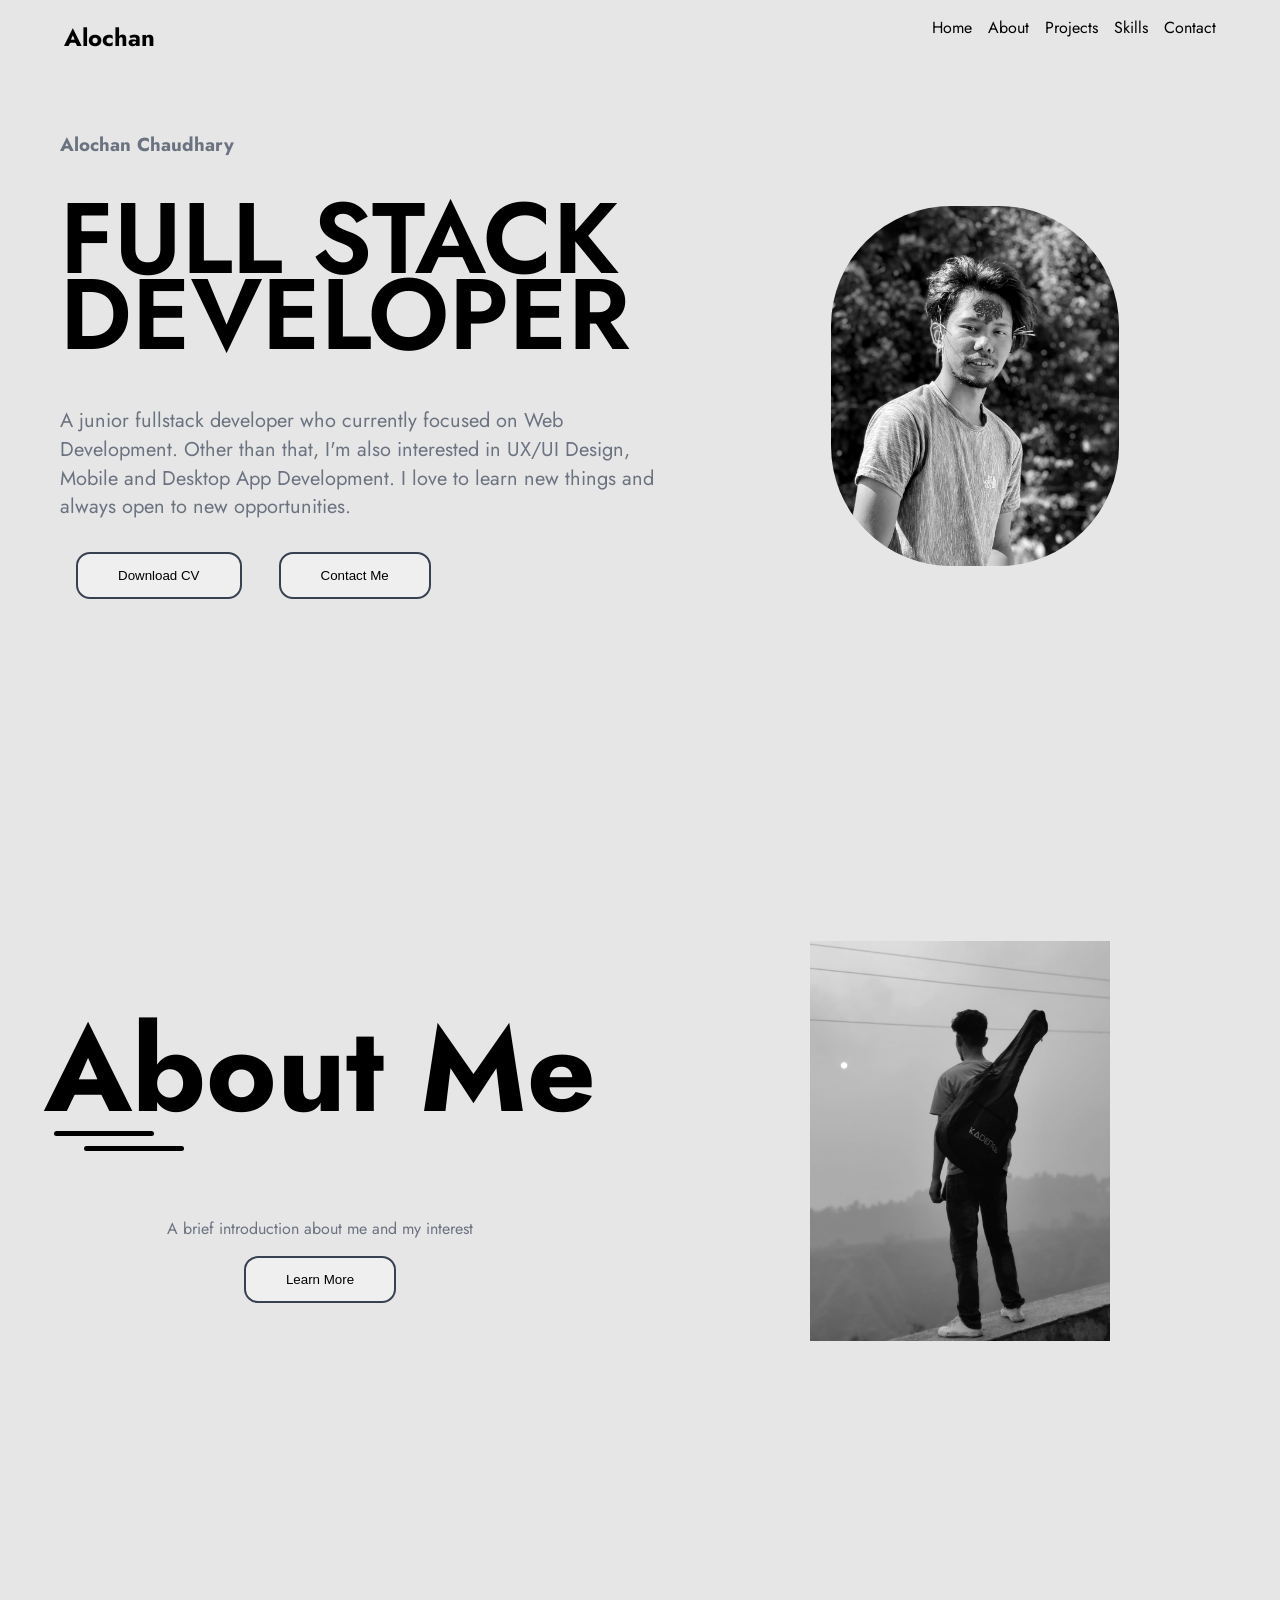
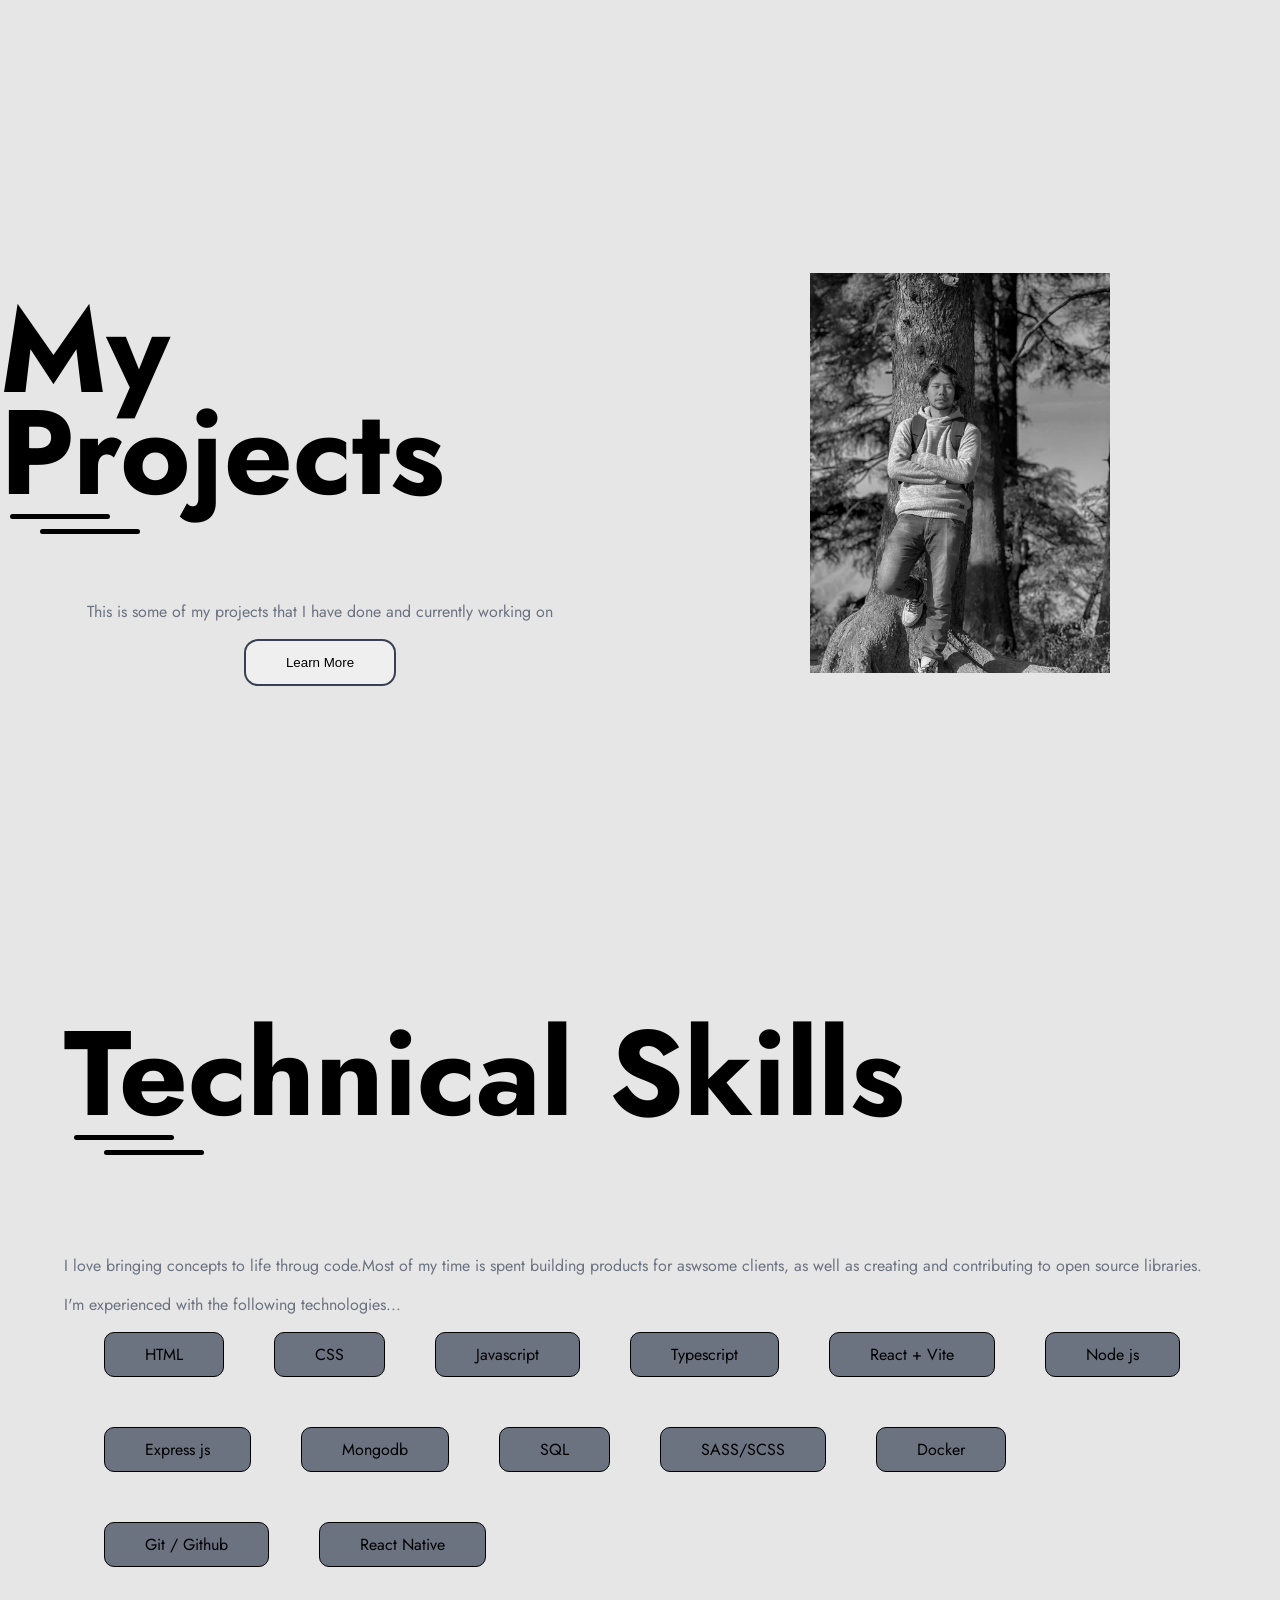
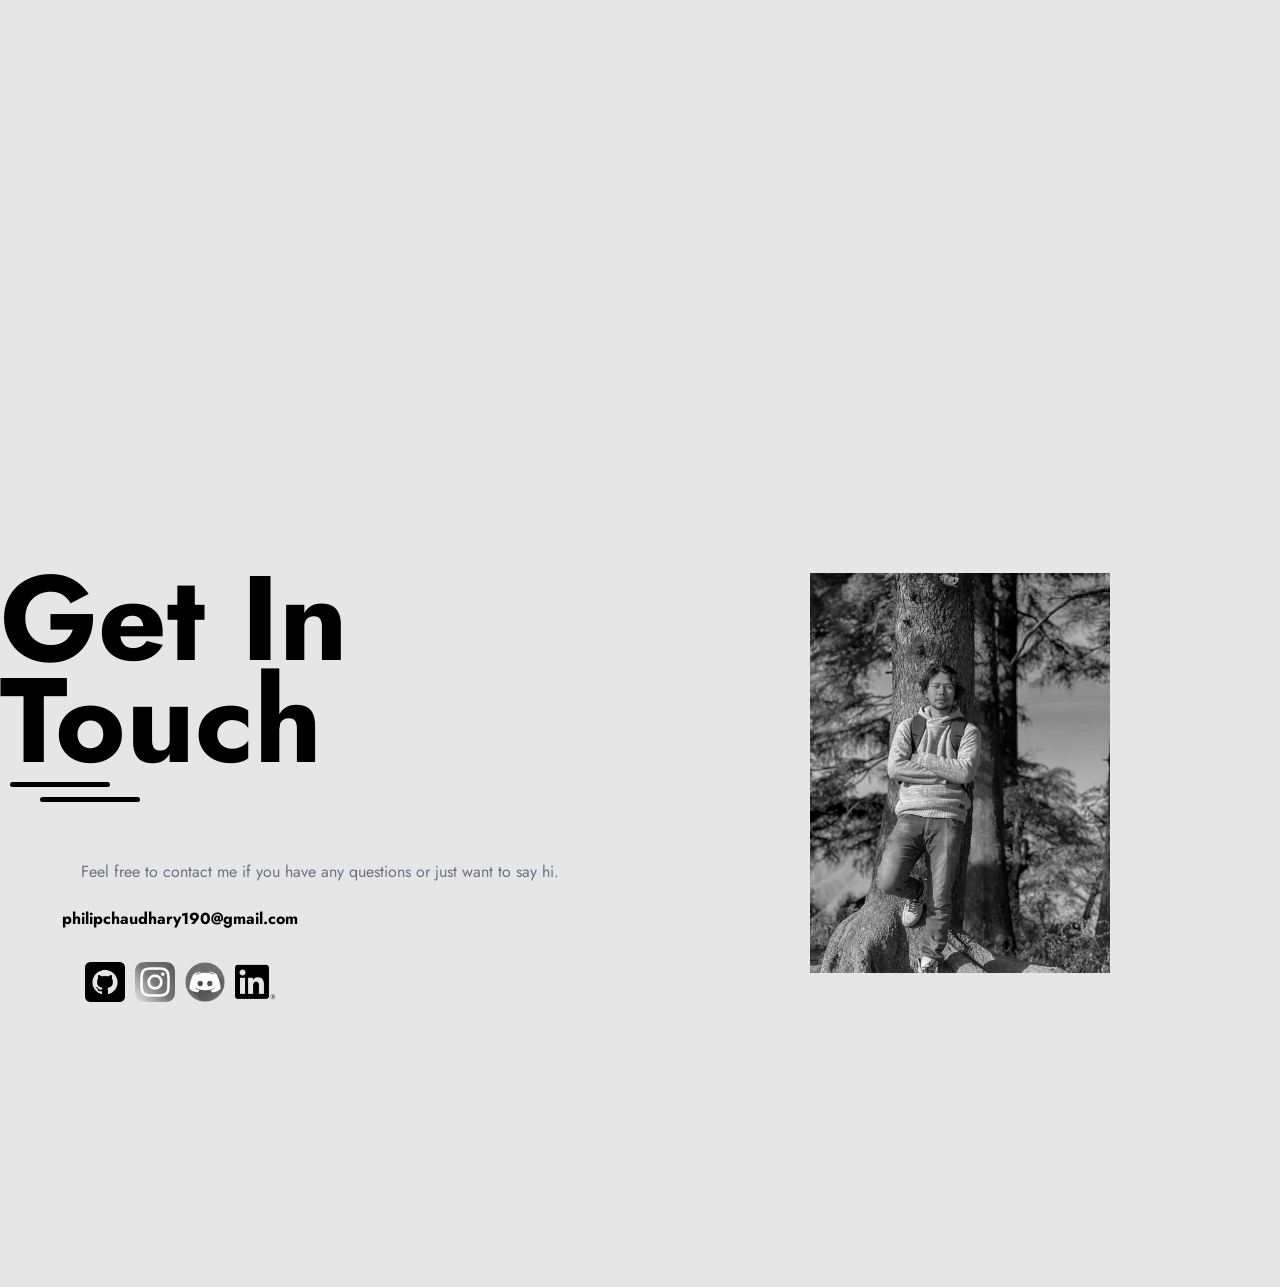
==== commit 4eb4af2a: "creating some pages" ====
--- a/index.html
+++ b/index.html
@@ -50,7 +50,9 @@
         <nav id="top-nav">
           <h2><a href="#home">Alochan</a></h2>
           <!-- <h2 id="bar">Bar</h2> -->
-          <img id="bar" src="./images/menu.png" alt="bar" height="30px" />
+          <div class="bar">
+            <img id="bar" src="./images/menu.png" alt="bar" height="30px" />
+          </div>
           <ul id="list">
             <li class="l"><a href="#home">Home</a></li>
             <li class="l"><a href="#about">About</a></li>
@@ -75,7 +77,10 @@
               always open to new opportunities.
             </p>
             <div class="buttons">
-              <button>Download CV</button>
+              <a href="Alochan_Resume.pdf" download="Alochan_Resume.pdf"
+                ><button>Download CV</button></a
+              >
+
               <a href="#contact"><button>Contact Me</button></a>
             </div>
           </div>
@@ -99,7 +104,7 @@
               </span>
             </h1>
             <p>A brief introduction about me and my interest</p>
-            <button>Learn more</button>
+            <a href="about.html"><button>Learn More</button></a>
           </div>
           <div class="image_section">
             <img
@@ -123,7 +128,7 @@
               This is some of my projects that I have done and currently working
               on
             </p>
-            <button>Learn More</button>
+            <a href="projects.html"><button>Learn More</button></a>
           </div>
           <div class="image_section">
             <img
